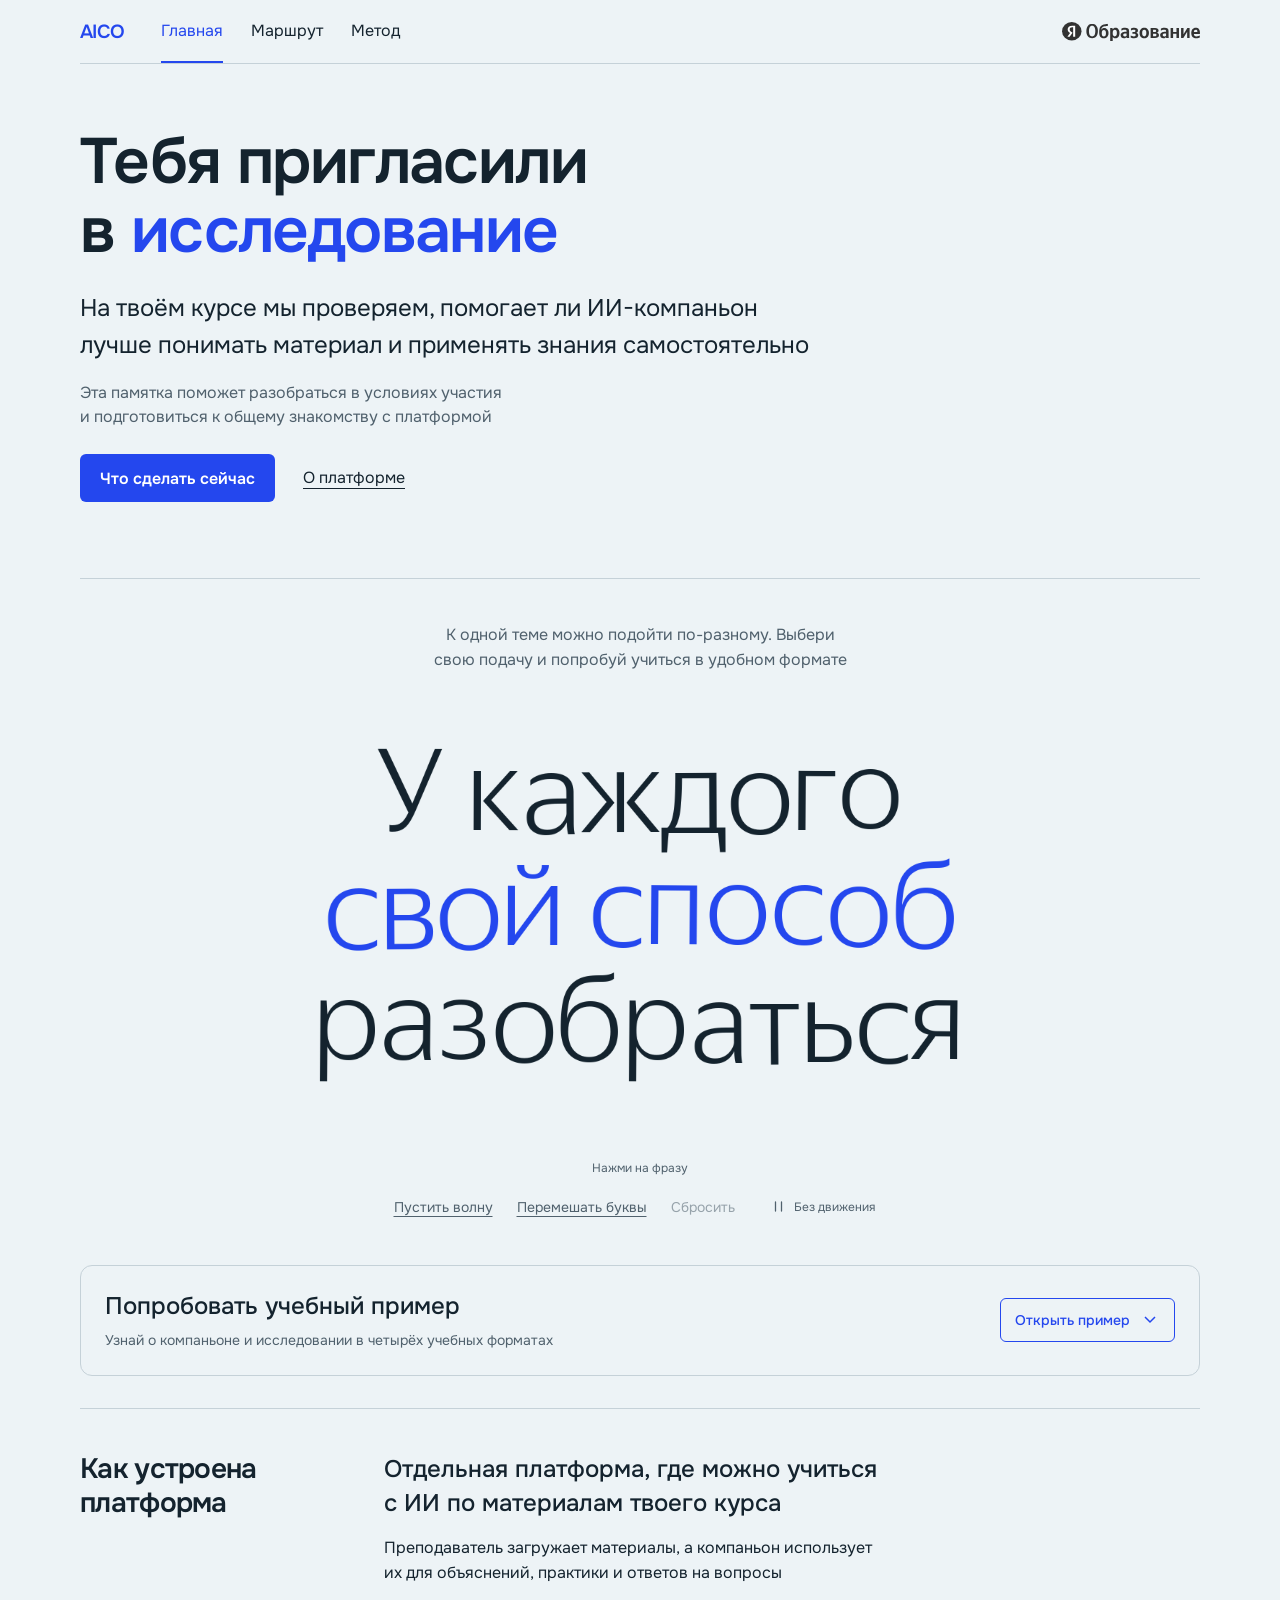
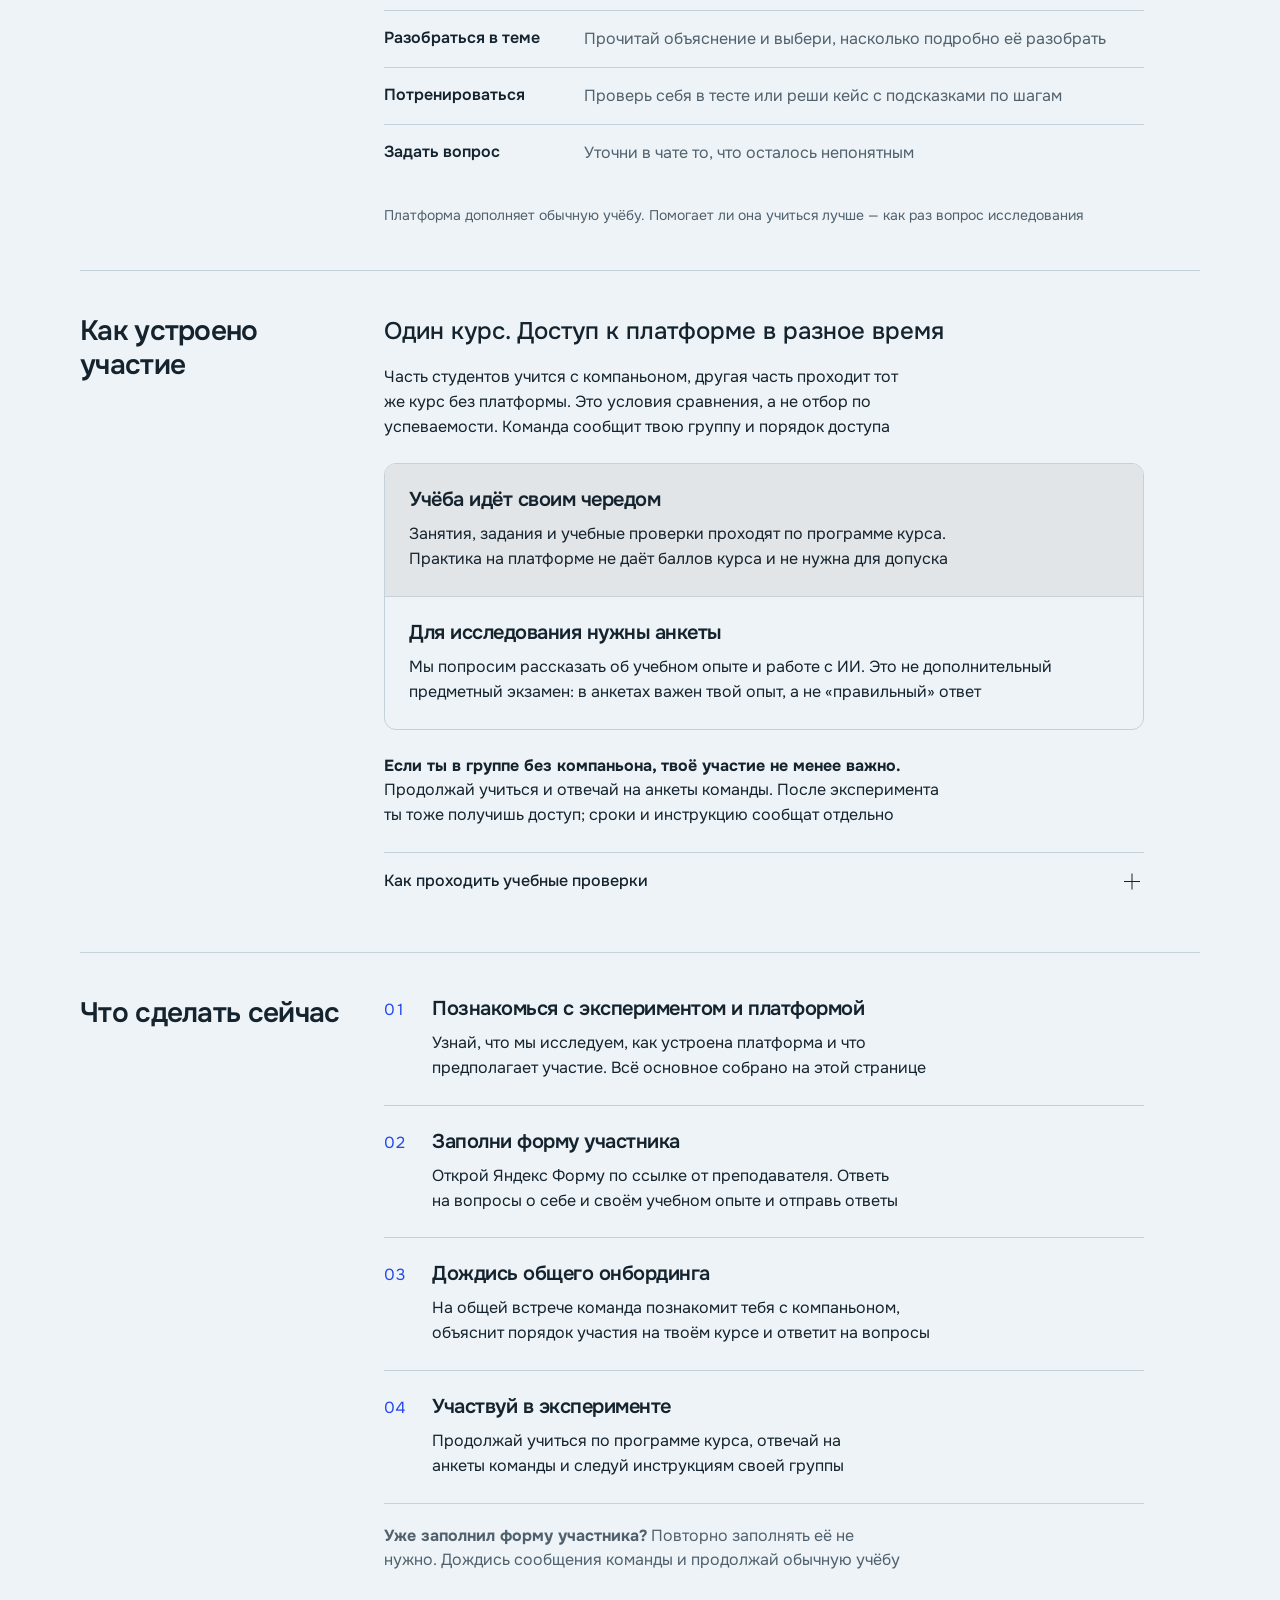
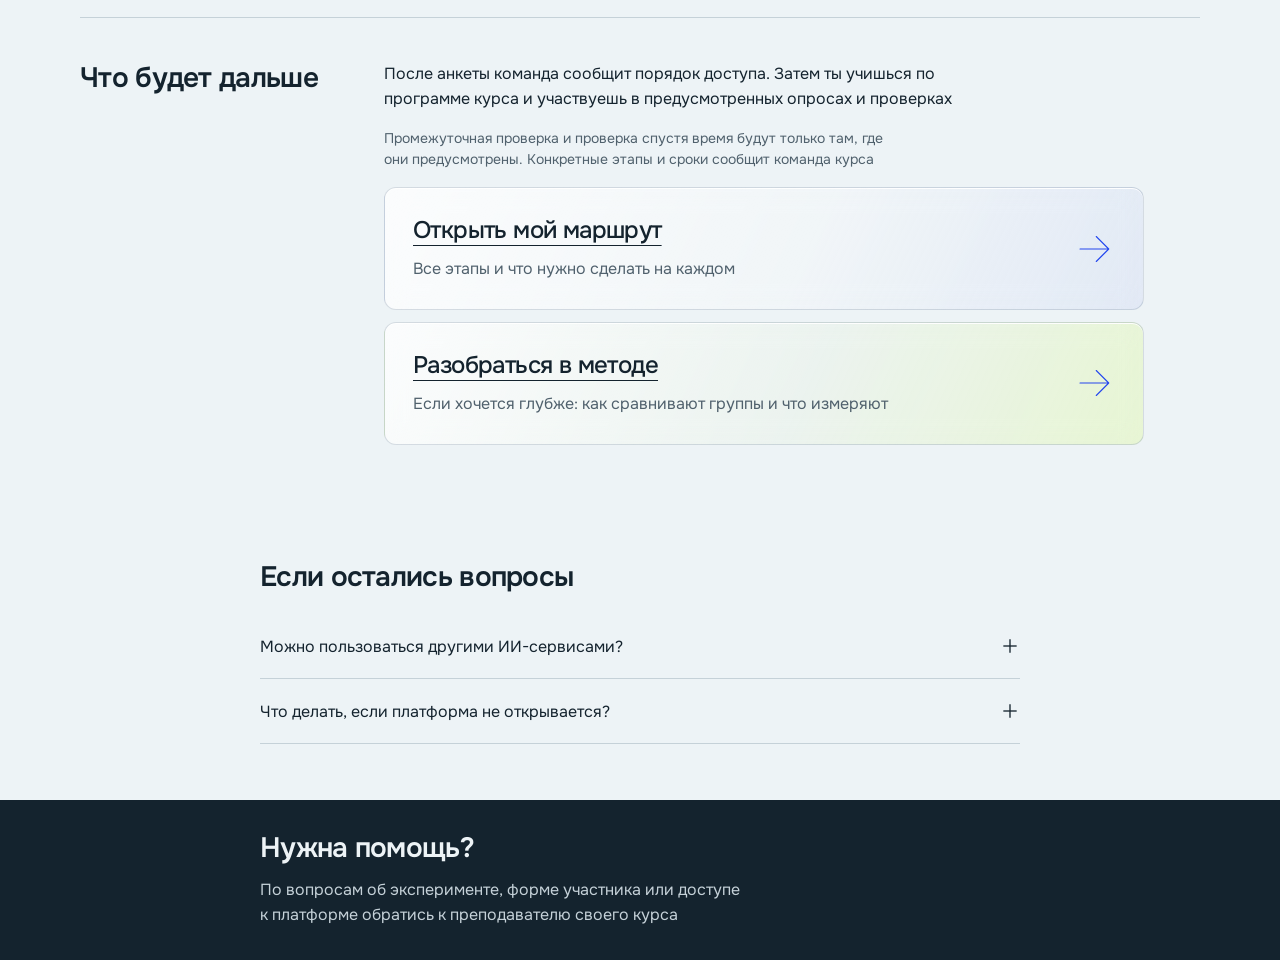
==== index.html @ 0eec50a3 "Refocus student demo on companion and research groups" ====
<!doctype html>
<html lang="ru">
<head>
<meta charset="utf-8">
<meta name="viewport" content="width=device-width,initial-scale=1">
<meta name="theme-color" content="#edf3f6">
<meta name="description" content="Тебя пригласили в исследование ИИ-компаньона: что это за платформа, как устроено участие и что сделать перед онбордингом.">
<title>Памятка участника исследования</title>
<link rel="icon" href="data:image/svg+xml,%3Csvg xmlns='http://www.w3.org/2000/svg' viewBox='0 0 32 32'%3E%3Crect width='32' height='32' rx='8' fill='%232d4cff'/%3E%3Cpath d='M7 24 15 7h3l7 17h-5l-2-5h-6l-2 5zm7-9h3l-1.5-4z' fill='white'/%3E%3C/svg%3E">
<link rel="stylesheet" href="student.css?v=35aca47e">
<link rel="canonical" href="https://tikhonov-cmd.github.io/aico-student-map/">
</head>

<body>
<a class="skip" href="#intro-reading">Перейти к информации об участии</a>
<header class="site-header">
 <a class="brand" href="./" aria-label="AICO — главная для участников">AICO</a>
 <nav class="top-nav" aria-label="Разделы сайта">
  <a href="./" data-nav="home" aria-current="page">Главная</a>
  <a href="route.html" data-nav="route">Маршрут</a>
  <a href="method.html" data-nav="method">Метод</a>
 </nav>
 <a class="education-brand" href="https://education.yandex.ru/"><img src="assets/yandex-education.svg" width="138" height="20" alt="Яндекс Образование"></a>
</header>
<main>
<section class="welcome" id="intro-reading" aria-labelledby="welcome-title">
 <h1 id="welcome-title">Тебя пригласили<br>в <span>исследование</span></h1>
 <p class="welcome-lead">На твоём курсе мы проверяем, помогает ли ИИ-компаньон лучше понимать материал и применять знания самостоятельно</p>
 <p class="welcome-context">Эта памятка поможет разобраться в условиях участия и подготовиться к общему знакомству с платформой</p>
 <div class="welcome-actions"><a class="action-primary" href="#next-steps">Что сделать сейчас</a><a class="text-link" href="#about-aico">О платформе</a></div>
</section>
<section class="experience" id="try-aico" aria-label="Интерактивное знакомство с компаньоном"><div class="experience-intro"><p>К одной теме можно подойти по-разному. Выбери свою подачу и попробуй учиться в удобном формате</p></div>
<section class="hero" id="overview" aria-labelledby="hero-title">
  <h2 class="hero-title" id="hero-title" aria-label="У каждого свой способ разобраться"><span class="title-line" aria-hidden="true">У каждого</span><span class="title-line emphasis" aria-hidden="true">свой способ</span><span class="title-line" aria-hidden="true">разобраться</span></h2>
  <div class="hero-controls"><span class="type-hint" id="type-hint">Нажми на фразу</span>  <div class="type-controls"><button type="button" id="wave-type" disabled>Пустить волну</button><button type="button" id="reshape">Перемешать буквы</button><button type="button" id="reset-type" disabled>Сбросить</button> <button type="button" class="motion-toggle" id="motion-toggle" aria-pressed="false"><svg viewBox="0 0 20 20" aria-hidden="true"><path d="M6 4v12M14 4v12"/></svg><span id="motion-label">Без движения</span></button></div></div>
</section>

<details class="demo-disclosure"><summary><span class="demo-disclosure-copy">Попробовать учебный пример<span class="disclosure-caption">Узнай о компаньоне и исследовании в четырёх учебных форматах</span></span><span class="demo-disclosure-action"><span class="when-closed">Открыть пример</span><span class="when-open">Свернуть</span><svg viewBox="0 0 20 20" aria-hidden="true"><path d="m5 7 5 5 5-5"/></svg></span></summary><p class="demo-optional-note">Это пример возможностей платформы. Проходить его для участия в исследовании не нужно. В самой платформе содержание основано на материалах твоего курса</p>
 <div class="personalizer product-demo" id="personalizer">
  <h3 id="demo-heading">Попробуй четыре формата</h3>
  <p class="product-intro">Здесь можно прочитать объяснение, ответить на три вопроса, пройти кейс по шагам или выбрать вопрос для чата</p>
  <p class="demo-invitation">Лонгрид, тест и чат — о компаньоне и двух группах исследования. Кейс — отдельная задача про научный подкаст</p>
  <div class="demo-workbench">
  <div class="demo-panel">
  <div class="demo-controls" id="demo-controls" hidden>
   <div class="demo-choice-row"><span id="format-label" class="demo-label">Что попробуем</span><div class="demo-options" role="group" aria-labelledby="format-label">
    <button type="button" data-format="read" aria-pressed="true" aria-controls="demo-content">Лонгрид</button><button type="button" data-format="test" aria-pressed="false" aria-controls="demo-content">Тест</button><button type="button" data-format="case" aria-pressed="false" aria-controls="demo-content">Кейс</button><button type="button" data-format="chat" aria-pressed="false" aria-controls="demo-content">Чат</button>
   </div></div>
   <div class="demo-choice-row" id="level-row"><span id="level-label" class="demo-label">Как объяснить</span><div class="demo-options demo-options-secondary" role="group" aria-labelledby="level-label">
    <button type="button" data-level="0" aria-pressed="true" aria-controls="demo-content">Проще</button><button type="button" data-level="1" aria-pressed="false" aria-controls="demo-content">Подробнее</button><button type="button" data-level="2" aria-pressed="false" aria-controls="demo-content">Глубже</button>
   </div><p class="demo-control-note" id="level-note">Главная идея и что она значит для тебя</p></div>
   <div class="demo-choice-row" id="interest-row"><span id="interest-label" class="demo-label">Что тебе интересно</span><div class="demo-options demo-options-secondary" role="group" aria-labelledby="interest-label">
    <button type="button" data-interest="plain" aria-pressed="true" aria-controls="demo-content">Без аналогий</button><button type="button" data-interest="minecraft" aria-pressed="false" aria-controls="demo-content">Minecraft</button><button type="button" data-interest="astro" aria-pressed="false" aria-controls="demo-content">Астрофото</button><button type="button" data-interest="printing" aria-pressed="false" aria-controls="demo-content">3D-печать</button>
   </div></div>
  </div>
  <div class="demo-result">
  <div class="demo-preview">
   <h3 id="response-title">Разобраться в идее исследования</h3>
   <p class="demo-purpose" id="demo-purpose">Как устроен компаньон и зачем сравнивать обучение с ним и без него</p>
   <div class="demo-content" id="demo-content"><h4>Компаньон помогает разобраться. Как это проверить?</h4><p><strong>Что это за платформа.</strong> Преподаватель загружает материалы курса, а компаньон помогает с ними работать: читать объяснения, проверять себя в тестах, разбирать кейсы и задавать вопросы в чате</p><p><strong>Зачем две группы.</strong> Экспериментальная группа получает доступ во время исследования. Контрольная проходит тот же курс без платформы и получает доступ после эксперимента. Так можно сравнить обучение с компаньоном и без него</p><p><strong>Что мы хотим узнать.</strong> Стало ли проще понять материал и применить его самостоятельно? Удобный ответ в чате ещё не означает, что новая задача получится без подсказки. Именно поэтому нужны учебные проверки</p><p><strong>Что зависит от тебя.</strong> В обеих группах — учиться на своём курсе и отвечать на анкеты об опыте. Группа не говорит о твоих способностях. Порядок распределения и следующие шаги объяснит команда курса</p></div>
  </div>
  </div>
  </div>
  <p class="demo-caption">Учебный пример. На платформе содержание основано на материалах твоего курса, а интересы для лонгрида ты указываешь сам</p>
  </div>
 </div>
</details></section>
<div class="onboarding-reading">
 <section class="guide-section" id="about-aico"><h2>Как устроена платформа</h2><div class="guide-content"><p class="section-lead">Отдельная платформа, где можно учиться с ИИ по материалам твоего курса</p><p>Преподаватель загружает материалы, а компаньон использует их для объяснений, практики и ответов на вопросы</p>
 <dl class="use-list"><div><dt>Разобраться в теме</dt><dd>Прочитай объяснение и выбери, насколько подробно её разобрать</dd></div><div><dt>Потренироваться</dt><dd>Проверь себя в тесте или реши кейс с подсказками по шагам</dd></div><div><dt>Задать вопрос</dt><dd>Уточни в чате то, что осталось непонятным</dd></div></dl>
 <p class="quiet">Платформа дополняет обычную учёбу. Помогает ли она учиться лучше — как раз вопрос исследования</p></div></section>
 <section class="guide-section" id="rules"><h2>Как устроено участие</h2><div class="guide-content">
 <p class="section-lead">Один курс. Доступ к платформе в разное время</p><p>Часть студентов учится с компаньоном, другая часть проходит тот же курс без платформы. Это условия сравнения, а не отбор по успеваемости. Команда сообщит твою группу и порядок доступа</p>
 <div class="participation-pair"><div><h3>Учёба идёт своим чередом</h3><p>Занятия, задания и учебные проверки проходят по программе курса. Практика на платформе не даёт баллов курса и не нужна для допуска</p></div><div><h3>Для исследования нужны анкеты</h3><p>Мы попросим рассказать об учебном опыте и работе с ИИ. Это не дополнительный предметный экзамен: в анкетах важен твой опыт, а не «правильный» ответ</p></div></div>
 <p><strong>Если ты в группе без компаньона, твоё участие не менее важно.</strong> Продолжай учиться и отвечай на анкеты команды. После эксперимента ты тоже получишь доступ; сроки и инструкцию сообщат отдельно</p>
 <details class="practical-disclosure"><summary>Как проходить учебные проверки</summary><p>Итоговую проверку выполняй самостоятельно: без компаньона, других ИИ-сервисов и поиска ответов в интернете. То же правило действует для проверки спустя время, если она предусмотрена на твоём курсе. В остальных заданиях следуй инструкции преподавателя</p><p>Набор этапов, сроки и конкретные инструкции зависят от курса. В анкетах честно рассказывай, какими инструментами пользовался и что вызывало трудности</p></details>
 </div></section>
 <section class="guide-section next-steps" id="next-steps"><h2>Что сделать сейчас</h2><div class="guide-content">
 <ol class="action-steps">
  <li><h3>Познакомься с экспериментом и платформой</h3><p>Узнай, что мы исследуем, как устроена платформа и что предполагает участие. Всё основное собрано на этой странице</p></li>
  <li><h3>Заполни форму участника</h3><p>Открой Яндекс Форму по ссылке от преподавателя. Ответь на вопросы о себе и своём учебном опыте и отправь ответы</p></li>
  <li><h3>Дождись общего онбординга</h3><p>На общей встрече команда познакомит тебя с компаньоном, объяснит порядок участия на твоём курсе и ответит на вопросы</p></li>
  <li><h3>Участвуй в эксперименте</h3><p>Продолжай учиться по программе курса, отвечай на анкеты команды и следуй инструкциям своей группы</p></li>
 </ol>
 <p class="completed-note"><strong>Уже заполнил форму участника?</strong> Повторно заполнять её не нужно. Дождись сообщения команды и продолжай обычную учёбу</p>
 </div></section>
 <section class="guide-section" id="what-next"><h2>Что будет дальше</h2><div class="guide-content"><p>После анкеты команда сообщит порядок доступа. Затем ты учишься по программе курса и участвуешь в предусмотренных опросах и проверках</p><p class="quiet">Промежуточная проверка и проверка спустя время будут только там, где они предусмотрены. Конкретные этапы и сроки сообщит команда курса</p>
 <div class="page-invitations"><a class="route-invitation" href="route.html"><span><strong>Открыть мой маршрут</strong><span>Все этапы и что нужно сделать на каждом</span></span><svg viewBox="0 0 64 64" aria-hidden="true"><path d="M8 32h46M34 12l20 20-20 20"/></svg></a>
<a class="route-invitation route-invitation--method" href="method.html"><span><strong>Разобраться в методе</strong><span>Если хочется глубже: как сравнивают группы и что измеряют</span></span><svg viewBox="0 0 64 64" aria-hidden="true"><path d="M8 32h46M34 12l20 20-20 20"/></svg></a></div></div></section>
</div>
<div class="reading final-reading">

 <section class="section" id="questions"><h2>Если остались вопросы</h2><div class="section-content faq">
  <details><summary>Можно пользоваться другими ИИ-сервисами?<svg class="disclosure-icon" viewBox="0 0 24 24" aria-hidden="true"><path d="M4 12h16"/><path class="vertical" d="M12 4v16"/></svg></summary><p>Во время обычной учёбы ориентируйся на правила преподавателя и конкретного задания. Разрешение пользоваться ИИ в одном задании не означает, что его можно использовать в любом тесте</p><p>Итоговый тест нужно пройти самостоятельно, без компаньона, других ИИ‑сервисов и поиска ответов в интернете. Если на курсе будет пост-тест, это правило действует и для него. Правила для других учебных проверок сообщит преподаватель. В анкетах честно указывай, какими инструментами пользовался: это помогает понять твой учебный опыт</p></details>
  <details><summary>Что делать, если платформа не открывается?<svg class="disclosure-icon" viewBox="0 0 24 24" aria-hidden="true"><path d="M4 12h16"/><path class="vertical" d="M12 4v16"/></svg></summary><p>Сначала найди сообщение команды и проверь, назначен ли тебе доступ. Если да, открой именно ссылку из этого сообщения и следуй инструкции по входу</p><p>Если войти всё равно не получается, напиши преподавателю курса. Укажи, на каком шаге возникла проблема и что написано на экране</p></details>
 </div></section>
</div>
<section class="help-line" id="help"><div class="help-inner"><h2>Нужна помощь?</h2><p>По вопросам об эксперименте, форме участника или доступе к платформе обратись к преподавателю своего курса</p></div></section>
<noscript><p class="no-script">Информация об участии доступна без JavaScript. Включи его, чтобы менять буквы и попробовать интерактивный учебный пример</p></noscript>
</main>

<div class="sr-only" id="announcer" aria-live="polite" aria-atomic="true"></div>
<script src="site-ui.js?v=79686198"></script>
<script src="letter-scene.js?v=96e22822"></script>

<script src="product-demo.js?v=4b69be6e"></script>
<script src="student-ui.js?v=d2d16694"></script>
</body>
</html>
---- student.css ----
@font-face{font-family:"Onest Embedded";src:url([data-uri]) format("truetype");font-style:normal;font-weight:100 900;font-display:swap}

@font-face{font-family:"Manrope";font-weight:200;font-style:normal;font-display:swap;src:url("fonts/manrope.woff") format("woff");}
@font-face{font-family:"Yeseva One";font-weight:400;font-style:normal;font-display:swap;src:url("fonts/yesevaone.woff") format("woff");}
@font-face{font-family:"Ruslan Display";font-weight:400;font-style:normal;font-display:swap;src:url("fonts/ruslandisplay.woff") format("woff");}
@font-face{font-family:"YS Geo Thin";font-weight:200;font-style:normal;font-display:swap;src:url("fonts/ys-geo-thin.woff") format("woff");}
@font-face{font-family:"YS Display Light";font-weight:300;font-style:normal;font-display:swap;src:url("[data-uri]") format("woff");}
@font-face{font-family:"Caveat";font-weight:600;font-style:normal;font-display:swap;src:url("fonts/caveat.woff") format("woff");}
@font-face{font-family:"Lobster";font-weight:400;font-style:normal;font-display:swap;src:url("fonts/lobster.woff") format("woff");}
@font-face{font-family:"Old Standard TT";font-weight:400;font-style:italic;font-display:swap;src:url("fonts/oldstandardtt.woff") format("woff");}
@font-face{font-family:"Press Start 2P";font-weight:400;font-style:normal;font-display:swap;src:url("fonts/pressstart2p.woff") format("woff");}
/* Shared student design system. Wide areas are interactive; prose uses one reading measure. */
:root{
 --paper:#edf3f6;--ink:#14232e;--muted:#50616d;--rule:#c5d1d8;
 --blue:#2447ee;--blue-hover:#1936bd;--selected:#e1e8ff;--lime:#d4ff5b;
 --surface:#e1e5e7;--white:#fff;--gutter:clamp(20px,4.5vw,64px);
 --wide:1120px;--reading:760px;--radius:12px;
 --text:16px;--small:14px;--caption:12px;
 font-family:"Onest Embedded",Arial,sans-serif;font-synthesis:none;
 color:var(--ink);background:var(--paper);scroll-behavior:smooth;scroll-padding-top:24px;
}
*{box-sizing:border-box;scrollbar-color:var(--muted) var(--paper)}
body{margin:0;position:relative}
button{font:inherit;color:inherit;cursor:pointer}
button,a{-webkit-tap-highlight-color:transparent}
button:disabled{cursor:default}
a{color:inherit;text-underline-offset:5px}
button:focus-visible,a:focus-visible,summary:focus-visible{outline:3px solid var(--blue);outline-offset:4px}
::selection{background:var(--lime);color:var(--ink)}
[hidden]{display:none!important}
p{margin:0 0 16px;line-height:1.55;text-wrap:balance}
h1,h2,h3,h4{margin:0;font-weight:600;letter-spacing:-.025em;line-height:1.2;text-wrap:balance}
h2{font-size:28px}h3{font-size:20px}h4{font-size:20px}
li,summary,dt,dd{text-wrap:balance}
button svg,a svg{width:20px;height:20px;fill:none;stroke:currentColor;stroke-width:1.7;stroke-linecap:round;stroke-linejoin:round;flex:none}
.sr-only{position:absolute;width:1px;height:1px;padding:0;margin:-1px;overflow:hidden;clip:rect(0,0,0,0);white-space:nowrap;border:0}
.skip{visibility:hidden;position:fixed;z-index:100;left:20px;top:16px;padding:14px;background:var(--lime)}
.skip:focus{visibility:visible}
.site-header,.intro-reading,.route{width:min(calc(100% - 2 * var(--gutter)),var(--wide));margin-inline:auto}
.site-header{min-height:64px;display:flex;gap:36px;align-items:center;border-bottom:1px solid var(--rule)}
.brand{display:flex;align-items:center;min-height:44px;min-width:44px;font-size:19px;font-weight:600;letter-spacing:-.03em;color:var(--blue);text-decoration:none}
.top-nav{display:flex;gap:28px;align-self:stretch}
.top-nav a{display:flex;align-items:center;min-height:44px;font-size:16px;text-decoration:none;border-bottom:2px solid transparent;padding:10px 0}
.top-nav a:hover,.top-nav a[aria-current]{color:var(--blue);border-bottom-color:var(--blue)}
/* The original interactive lettering remains the full first screen. */
.hero{display:grid;grid-template-rows:1fr auto;place-items:center;gap:24px;min-height:calc(100svh - 64px);margin:0 var(--gutter);padding:24px 0 16px;position:relative;touch-action:pan-y;cursor:crosshair}
.hero-title{font-family:"YS Display Light",sans-serif;font-weight:300;font-size:min(11.6vw,18svh,180px);line-height:1;letter-spacing:0;user-select:none;touch-action:pan-y;width:100%;text-align:center;padding:0}
.title-line{display:flex;justify-content:center;align-items:center;white-space:nowrap;height:1em}
.title-line.emphasis{color:var(--blue)}
.letter-canvas{position:absolute;left:calc(-1 * var(--gutter));top:0;width:100vw;height:100%;pointer-events:none;display:block;visibility:hidden}
.has-letter-scene .letter-canvas{visibility:visible}.has-letter-scene .hero-title{opacity:0}
.hero:has(.hero-title:focus-visible){outline:2px solid var(--blue);outline-offset:-12px}
.hero-controls{position:relative;z-index:2;align-self:end;width:100%;text-align:center;cursor:auto}
.type-hint{display:block;color:var(--muted);font-size:var(--caption);line-height:1.5;margin-bottom:8px}
.type-controls{display:flex;align-items:center;justify-content:center;flex-wrap:wrap;gap:8px 24px;min-height:44px;color:var(--muted)}
.type-controls button{background:none;border:0;padding:8px 0;min-height:44px;font-size:14px;text-decoration:underline;text-underline-offset:4px}
.type-controls button:hover{color:var(--blue)}
.type-controls button:disabled{opacity:.55;text-decoration:none}
.type-controls .motion-toggle{display:flex;align-items:center;gap:8px;padding:8px 12px;font-size:12px;text-decoration:none}
.motion-toggle svg{width:15px;height:15px}
/* Overview and product demo. */
.intro-reading{padding:40px 0 0;border-top:1px solid var(--rule)}
.intro-context{max-width:var(--reading);margin:0 auto 40px}
.hero-lead{font-size:clamp(24px,2.4vw,32px);line-height:1.4;margin:0}
.hero-lead b{font-weight:600}
.hero-lead+.hero-lead{margin-top:8px}
.product-demo{padding:32px 0 0;border-top:1px solid var(--rule);min-width:0}
.product-demo>h2{margin-bottom:12px}
.product-intro{font-size:16px;max-width:76ch;margin-bottom:8px}
.demo-invitation{font-size:14px;color:var(--muted);max-width:88ch;margin-bottom:24px}
.demo-workbench{--controls-width:264px}
.demo-panel{display:grid;grid-template-columns:var(--controls-width) minmax(0,1fr);border:1px solid var(--rule);border-radius:var(--radius);overflow:clip}
.demo-panel:has(.demo-controls[hidden]){grid-template-columns:1fr}
.demo-controls{padding:24px 20px}
.demo-result{background:var(--surface);border-left:1px solid var(--rule)}
.demo-controls,.demo-result{min-width:0}
.demo-choice-row{padding:16px 0;border-bottom:1px solid var(--rule)}
.demo-choice-row:first-child{padding-top:0}
.demo-choice-row:last-child{border-bottom:0;padding-bottom:0}
.demo-label{display:block;font-size:14px;line-height:1.4;font-weight:600;margin-bottom:8px}
.demo-options{display:grid;grid-template-columns:repeat(2,minmax(0,1fr));gap:4px}
.demo-options button{min-height:44px;min-width:0;padding:8px;border:1px solid transparent;border-radius:6px;background:transparent;font-size:14px;line-height:1.35;white-space:normal;overflow-wrap:anywhere}
.demo-options button:hover{border-color:var(--blue);color:var(--blue)}
.demo-options button[aria-pressed=true]{background:var(--selected);border-color:var(--blue);color:var(--blue);font-weight:600}
.demo-options button[data-format][aria-pressed=true]{background:var(--lime);border-color:transparent;color:var(--ink)}
.demo-options-secondary:has([data-level]){grid-template-columns:1fr}
.demo-options-secondary:has([data-level]) button{text-align:left;padding-inline:12px}
.demo-control-note{font-size:12px;line-height:1.5;color:var(--muted);margin:8px 0 0}
.demo-preview{padding:24px}
.demo-preview>h3{font-size:24px;margin-bottom:8px}
.demo-purpose{font-size:14px;line-height:1.5;color:var(--muted);margin-bottom:16px}
.demo-content{border-top:1px solid var(--rule);padding-top:16px}
.demo-content h4{font-size:20px;margin-bottom:12px}
.demo-content p{font-size:16px;line-height:1.5;margin-bottom:12px}
.demo-content p:last-child{margin-bottom:0}
.demo-caption{font-size:12px;line-height:1.5;color:var(--muted);text-align:left;margin:12px 0 0 calc(var(--controls-width) + 1px)}
.demo-answers,.demo-chat-questions{display:grid;grid-template-columns:1fr;gap:8px;margin-top:12px}
.demo-answers button,.demo-chat-questions button{min-height:44px;padding:10px 12px;font-size:14px;line-height:1.4;text-align:left;text-wrap:balance;border:1px solid var(--rule);border-radius:6px;background:var(--paper)}
.demo-answers button:hover,.demo-chat-questions button:hover{border-color:var(--blue)}
.demo-answers button[aria-pressed=true],.demo-chat-questions button[aria-pressed=true]{background:var(--selected);border-color:var(--blue);color:var(--blue)}
.demo-feedback{border-top:1px solid var(--rule);margin-top:16px;padding-top:16px}
.demo-feedback p:first-child{color:var(--blue)}
.demo-action{display:inline-flex;align-items:center;min-height:44px;margin-top:8px;padding:8px 0;background:none;border:0;border-bottom:1px solid var(--blue);color:var(--blue);font-size:16px;font-weight:600}
.demo-table{width:100%;border-collapse:collapse;margin:16px 0;font-size:14px;font-variant-numeric:tabular-nums}
.demo-table caption{text-align:left;font-size:12px;color:var(--muted);padding-bottom:8px;text-wrap:balance}
.demo-table th,.demo-table td{padding:8px;border-bottom:1px solid var(--rule);text-align:right}
.demo-table th{font-weight:600}.demo-table th:first-child{text-align:left;padding-left:0;width:58%}
.demo-table th:last-child,.demo-table td:last-child{padding-right:0}
.demo-table thead th{font-size:12px;color:var(--muted)}
/* Shared reading column, disclosures, route CTA and help. */
.reading{width:min(calc(100% - 2 * var(--gutter)),var(--reading));margin:48px auto 0}
.section{padding:32px 0;border-top:1px solid var(--rule);scroll-margin-top:24px}
.section h2{margin-bottom:20px}
.section-content>p,.rules-list p,.faq p,.data-disclosure p{font-size:16px;line-height:1.55}
.section-content>p:last-child{margin-bottom:0}
.reading #rules{padding:0;margin-bottom:32px;border:1px solid var(--rule);border-radius:var(--radius);overflow:clip}
.experiment-intro{background:var(--surface);padding:24px;border-bottom:1px solid var(--rule)}
.participation-rules{padding:24px}
.participation-rules h2{font-size:24px}
.experiment-intro h2{font-size:24px;margin-bottom:12px}
.experiment-intro p{font-size:16px;line-height:1.5;margin-bottom:12px}
.experiment-intro p:last-child{margin-bottom:0}
.rules-list{list-style:none;padding:0;margin:0}
.rules-list li{padding:24px 0;border-top:1px solid var(--rule)}
.rules-list li:first-child{border-top:0;padding-top:0}
.rules-list li:last-child{padding-bottom:0}
.rules-list h3{font-size:18px;margin-bottom:8px}
.rules-list p{color:var(--muted);margin:0}
.faq details,.data-disclosure{border-bottom:1px solid var(--rule)}
.data-disclosure{border-top:1px solid var(--rule);margin-top:24px}
summary{display:flex;align-items:center;justify-content:space-between;gap:20px;min-height:64px;padding:16px 0;font-size:16px;line-height:1.45;list-style:none;cursor:pointer}
summary::-webkit-details-marker{display:none}
summary:hover{color:var(--blue)}
.disclosure-icon{width:20px;height:20px;flex:none;fill:none;stroke:currentColor;stroke-width:1.6}
details[open] .vertical{display:none}
.faq p,.data-disclosure p{color:var(--muted);margin:0 0 16px}
.faq p:last-child,.data-disclosure p:last-child{margin-bottom:24px}
.route-invitation{display:flex;align-items:center;justify-content:space-between;gap:24px;margin:16px 0 32px;padding:28px;background:linear-gradient(115deg,rgba(255,255,255,.78),rgba(255,255,255,.24) 55%,rgba(36,71,238,.055));color:var(--ink);border:1px solid rgba(137,157,173,.34);border-radius:var(--radius);box-shadow:inset 0 1px 0 rgba(255,255,255,.9);-webkit-backdrop-filter:blur(12px);backdrop-filter:blur(12px);text-decoration:none;transition:border-color .2s,background-color .2s}
.route-invitation strong{display:block;font-size:28px;line-height:1.2;font-weight:500;letter-spacing:-.025em;text-decoration:underline;text-decoration-thickness:1px;text-underline-offset:7px;margin-bottom:12px}
.route-invitation span span{display:block;color:var(--muted);font-size:16px;line-height:1.5;text-wrap:balance}
.route-invitation svg{color:var(--blue);width:40px;height:40px;transition:transform .25s}
.route-invitation:hover{background-color:rgba(255,255,255,.5);border-color:rgba(36,71,238,.4)}.route-invitation:hover svg{transform:translateX(6px)}
#questions{border-top:0;padding-top:0}
.text-link{display:inline-flex;align-items:center;gap:12px;min-height:44px;padding:8px 0;font-size:16px;line-height:1.5;text-decoration:underline}
.text-link:hover{color:var(--blue)}
.help-line{margin-top:24px;padding:32px var(--gutter);background:var(--ink);color:var(--paper)}
.help-inner{max-width:var(--reading);margin-inline:auto}
.help-line h2{font-size:28px;margin-bottom:12px}
.help-line p{color:#c5d1d8;font-size:16px;max-width:70ch;margin:0}
.no-script{width:min(calc(100% - 2 * var(--gutter)),var(--reading));margin:24px auto;font-size:16px;line-height:1.5}
/* Route: navigation and text stay distinct, with no stretched empty card. */
.route{margin-top:32px}
.route-head{margin-bottom:24px}
.route-head h1{font-size:clamp(32px,4vw,44px);margin-bottom:12px}
.route-head p{font-size:16px;color:var(--muted);max-width:80ch;margin:0}
.route-workspace{display:grid;grid-template-columns:280px minmax(0,1fr);gap:24px;align-items:start}
.route-nav{display:flex;flex-direction:column;gap:4px;list-style:none;margin:0;padding:0}
.route-button{width:100%;display:flex;align-items:start;gap:12px;min-height:78px;padding:12px;border:1px solid transparent;border-radius:8px;background:transparent;text-align:left}
.route-button:hover{border-color:var(--blue)}
.route-button[aria-pressed=true]{background:var(--selected);border-color:var(--blue);color:var(--blue)}
.route-num{flex:none;font-size:14px;font-variant-numeric:tabular-nums;line-height:1.5;color:var(--muted)}
.route-button[aria-pressed=true] .route-num{color:var(--blue)}
.route-title{font-size:16px;line-height:1.35;font-weight:600;min-width:0}
.route-code{display:block;font-size:12px;font-weight:400;line-height:1.4;margin-top:4px;color:var(--muted)}
.route-footnote{margin:12px 0 0;font-size:12px;line-height:1.5;color:var(--muted)}
.route-detail{min-width:0}
.stage-pagination{display:flex;justify-content:space-between;gap:16px;margin:20px 0 0;min-height:44px}
.event-next{display:inline-flex;align-items:center;gap:12px;min-height:44px;border:0;background:none;padding:8px 0;color:var(--blue);font-weight:600;font-size:16px}
.event-next:hover{text-decoration:underline;text-underline-offset:5px}.event-next:disabled{opacity:.45;cursor:default;text-decoration:none}
.event-copy{display:flex;flex-direction:column;background:var(--surface);border-radius:var(--radius);padding:24px}
.event-copy h2{font-size:28px;margin-bottom:12px}
.event-meta{display:flex;flex-wrap:wrap;gap:8px 16px;font-size:14px;color:var(--muted);margin-bottom:20px}
.event-meta b{color:var(--blue);font-weight:600}
.event-description,.event-actions{font-size:16px;line-height:1.55}
#stage-body h3{font-size:18px;margin:20px 0 12px}
.event-actions{padding-left:20px;margin:0}
.event-actions li{margin-bottom:12px}.event-actions li:last-child{margin-bottom:0}
.event-note{font-size:14px;color:var(--muted);border-top:1px solid var(--rule);padding-top:16px;margin:20px 0 0}
.route-reading{margin-top:40px}
/* Cross-document transitions preserve native navigation and reduced-motion preference. */
@view-transition{navigation:auto}
::view-transition-old(root){animation:page-out .22s ease both}
::view-transition-new(root){animation:page-in .32s cubic-bezier(.16,1,.3,1) both}
@keyframes page-out{to{opacity:0;transform:translateY(-8px)}}
@keyframes page-in{from{opacity:0;transform:translateY(12px)}to{opacity:1;transform:translateY(0)}}
@media(max-width:1050px){
 .demo-workbench{--controls-width:244px}
 .route-workspace{grid-template-columns:240px minmax(0,1fr);gap:20px}
}
@media(max-width:760px){
 .site-header{gap:24px}.top-nav{gap:20px}
 .hero-title{font-size:min(13.4vw,18svh)}
 .route-workspace{grid-template-columns:1fr;gap:20px}
 .demo-panel{grid-template-columns:1fr}
 .demo-controls{padding:20px}
 .demo-result{border-left:0;border-top:1px solid var(--rule)}
 .demo-caption{margin-left:0}
 .demo-choice-row{display:grid;grid-template-columns:128px minmax(0,1fr);gap:8px 12px;align-items:center;padding:8px 0}
 .demo-label{margin:0}.demo-options,.demo-options-secondary:has([data-level]){display:grid;grid-auto-flow:column;grid-auto-columns:minmax(0,1fr);grid-template-columns:none}
 .demo-options-secondary:has([data-level]) button{text-align:center;padding:8px}
 .demo-control-note{grid-column:2;margin:0}
 .route-nav{display:grid;grid-template-columns:repeat(2,minmax(0,1fr));gap:6px}
 .route-button{min-height:90px;padding:10px;gap:8px}.route-title{font-size:14px}
 .route-footnote{margin-inline:0}
}
@media(max-width:520px){
 .site-header{gap:20px}.brand{font-size:18px}.top-nav{gap:16px}.top-nav a{font-size:14px}
 .hero{padding:16px 0;gap:16px}
 .type-controls{display:grid;grid-template-columns:repeat(2,minmax(0,1fr));gap:4px 16px;max-width:360px;margin:0 auto}
 .type-controls button{font-size:12px}.type-controls .motion-toggle{justify-content:center;font-size:12px}
 .type-hint{max-width:36ch;margin:0 auto 8px}
 h2{font-size:24px}.intro-reading{padding-top:28px}.intro-context{margin-bottom:28px}
 .product-demo{padding-top:24px}.demo-invitation{margin-bottom:16px}
 .demo-choice-row{grid-template-columns:1fr;gap:6px}
 .demo-control-note{grid-column:1}
 .demo-options button{padding:8px 4px;font-size:13px}
 .demo-preview,.event-copy{padding:20px}
 .demo-preview>h3,.event-copy h2{font-size:24px}
 .demo-content h4{font-size:18px}
 .demo-caption{text-align:left}
 .reading{margin-top:32px}.section{padding:28px 0}.section h2{margin-bottom:16px}
 .experiment-intro,.participation-rules{padding:20px}.experiment-intro h2,.participation-rules h2{font-size:20px}
 .reading #rules{margin-bottom:28px}
 .route-invitation{padding:24px 20px;gap:16px}.route-invitation strong{font-size:27px}.route-invitation svg{width:28px;height:28px}
 .help-line{padding-block:28px}.help-line h2{font-size:24px}
 .route{margin-top:24px}.route-head h1{font-size:32px}
 .route-button{padding:8px;min-height:94px}.route-title{overflow-wrap:anywhere}
 .event-meta{font-size:12px}
}
html[data-motion=off]{scroll-behavior:auto}
html[data-motion=off] *,html[data-motion=off] *::before,html[data-motion=off] *::after{animation:none!important;transition:none!important}
html[data-motion=off] .hero{cursor:default}
html[data-motion=off]::view-transition-old(root),html[data-motion=off]::view-transition-new(root){animation:none!important}
@media(prefers-reduced-motion:reduce){
 :root{scroll-behavior:auto}*,*::before,*::after{animation:none!important;transition:none!important}
 @view-transition{navigation:none}
 ::view-transition-group(*),::view-transition-old(*),::view-transition-new(*){animation:none!important}
}

/* Panel dimensions are measured from all states, then held steady until width changes. */
.event-copy .stage-pagination{margin-top:auto;padding-top:20px}
.demo-preview,.event-copy{overflow-wrap:break-word}



/* Paired page links share one rhythm without competing with the reading sections. */
.page-invitations{display:grid;gap:12px;margin:16px 0 32px}
.page-invitations .route-invitation{margin:0}

.route-invitation--method{background-image:linear-gradient(115deg,rgba(255,255,255,.78),rgba(212,255,91,.045) 55%,rgba(212,255,91,.22))}
.demo-content .demo-progress{font-size:12px;color:var(--muted);margin-bottom:8px}

/* The demo follows visible content; both columns share the same grid row. */
.demo-feedback[data-result]{padding:12px 14px;border:1px solid;border-radius:6px}
.demo-feedback[data-result] p{color:inherit}
.demo-feedback[data-result=incorrect],.demo-answers button[data-result=incorrect]{color:#8c3c0b;border-color:#bd682b;background:#fff0df}
.demo-feedback[data-result=correct],.demo-answers button[data-result=correct]{color:#285a36;border-color:#648c6d;background:#e8f2e9}
.case-fields{display:grid;grid-template-columns:repeat(2,minmax(0,1fr));gap:16px;margin-top:16px}
.case-fields label{font-size:14px;font-weight:600}
.case-fields input{display:block;width:100%;min-height:44px;margin-top:6px;padding:10px 12px;border:1px solid var(--rule);border-radius:6px;background:var(--paper);color:var(--ink);font:inherit;font-variant-numeric:tabular-nums}
.case-fields input[aria-invalid=true]{border-color:#bd682b}

.education-brand{display:flex;align-items:center;flex:none;width:138px;min-height:44px;margin-left:auto}
.education-brand img{display:block;width:100%;height:auto;aspect-ratio:505 / 73}
@media(max-width:600px){
 .site-header{display:grid;grid-template-columns:1fr auto;column-gap:20px;row-gap:0;padding-top:8px}
 .education-brand{grid-column:2;grid-row:1;width:132px}
 .top-nav{grid-column:1 / -1;grid-row:2;gap:24px}
 .hero{min-height:calc(100svh - 97px)}
}

/* Participant onboarding: an invitation, practical steps, then an optional demo. */
.welcome,.onboarding-reading,.experience{width:min(calc(100% - 2 * var(--gutter)),var(--wide));margin-inline:auto}
.welcome{padding:64px 0 48px}
.welcome h1{font-size:clamp(36px,5.1vw,64px);max-width:20ch;line-height:1.08;margin-bottom:24px}
.welcome h1 span{color:var(--blue)}
.welcome-lead{font-size:clamp(19px,2vw,24px);max-width:54ch;text-wrap:balance}
.welcome-context{max-width:62ch;color:var(--muted);text-wrap:balance}
.welcome-actions{display:flex;align-items:center;flex-wrap:wrap;gap:12px 28px;margin:24px 0}
.action-primary{display:inline-flex;justify-content:center;align-items:center;min-height:48px;padding:12px 20px;border-radius:6px;background:var(--blue);color:var(--white);font-weight:600;text-decoration:none}
.action-primary:hover{background:var(--blue-hover)}
.welcome-note{font-size:14px;color:var(--muted);max-width:68ch;margin:0;text-wrap:balance}
.guide-section{display:grid;grid-template-columns:264px minmax(0,1fr);gap:40px;padding:44px 0;border-top:1px solid var(--rule)}
.guide-section>h2{font-size:28px;max-width:14ch}
.guide-content{min-width:0;max-width:760px}
.guide-content p{text-wrap:balance}.guide-content>p:last-child{margin-bottom:0}
.section-lead{font-size:24px;line-height:1.4;font-weight:500}
.quiet{color:var(--muted);font-size:14px}
.use-list{margin:24px 0}
.use-list>div{display:grid;grid-template-columns:180px 1fr;gap:20px;padding:16px 0;border-top:1px solid var(--rule)}
.use-list dt{font-weight:600}.use-list dd{margin:0;color:var(--muted);line-height:1.5}
.participation-pair{border:1px solid var(--rule);border-radius:var(--radius);overflow:hidden;margin:24px 0}
.participation-pair>div{padding:24px}.participation-pair>div:first-child{background:var(--surface);border-bottom:1px solid var(--rule)}
.participation-pair h3{margin-bottom:10px}.participation-pair p{margin:0}
.practical-disclosure{border-top:1px solid var(--rule);margin-top:24px}
.practical-disclosure summary{min-height:48px;padding:16px 0;font-weight:500;cursor:pointer}
.practical-disclosure p{color:var(--muted)}
.action-steps{list-style:none;counter-reset:steps;margin:0;padding:0}
.action-steps li{counter-increment:steps;position:relative;padding:0 0 24px 48px;margin-bottom:24px;border-bottom:1px solid var(--rule)}
.action-steps li:last-child{margin-bottom:0}
.action-steps li::before{content:counter(steps,decimal-leading-zero);position:absolute;left:0;top:2px;color:var(--blue);font-variant-numeric:tabular-nums;font-size:16px}
.action-steps h3{margin-bottom:10px}.action-steps p{margin:0}
.completed-note{padding:20px 0 0;color:var(--muted)}
.journey-overview{display:flex;flex-wrap:wrap;gap:12px 28px;padding:0;list-style:none;counter-reset:journey;margin:24px 0}
.journey-overview li{counter-increment:journey;font-size:14px}
.journey-overview li::before{content:counter(journey) ' / ';color:var(--blue);font-variant-numeric:tabular-nums}
.guide-content .route-invitation{margin-bottom:0}.guide-content .route-invitation strong{font-size:24px}
.experience{border-top:1px solid var(--rule);padding-top:44px;margin-top:4px}
.experience-intro{max-width:58ch;margin-inline:auto;text-align:center}.experience-intro p{color:var(--muted);margin:0}
.experience .hero{width:100%;margin:0;min-height:0;height:576px;padding:28px 0 20px}
.experience .hero-title{font-size:clamp(48px,9.6vw,115.2px)}
.experience .letter-canvas{left:0;width:100%}
.demo-disclosure{margin:16px 0 32px}
.demo-disclosure>summary{display:flex;align-items:center;justify-content:space-between;gap:24px;padding:24px;border:1px solid var(--rule);border-radius:var(--radius);font-size:24px;font-weight:500;cursor:pointer;line-height:1.4;transition:background-color .2s,border-color .2s}.demo-disclosure>summary:hover{background:var(--selected);border-color:var(--blue)}
.disclosure-caption{display:block;font-size:14px;font-weight:400;color:var(--muted);margin:8px 0 0 24px}
.demo-disclosure[open]>summary{color:var(--blue)}
.demo-optional-note{max-width:76ch;color:var(--muted);font-size:14px;margin-top:24px}
.demo-disclosure .product-demo{border:0;padding-top:8px;padding-bottom:24px}
.demo-disclosure .product-demo>h3{margin-bottom:12px}
.final-reading{margin-top:40px}
.route-overview{margin:0 0 24px;padding:16px 0;border-top:1px solid var(--rule);border-bottom:1px solid var(--rule);font-size:14px;line-height:1.6;color:var(--muted)}
.event-team-title{display:block;color:var(--ink);margin-bottom:6px;font-weight:600}
@media(max-width:900px){.guide-section{grid-template-columns:200px minmax(0,1fr);gap:24px}.guide-section>h2{font-size:25px}.use-list>div{grid-template-columns:1fr;gap:6px}}
@media(max-width:760px){
 .welcome{padding:36px 0}.welcome h1{margin-bottom:20px}.welcome-lead{font-size:20px}
 .guide-section{grid-template-columns:1fr;gap:20px;padding:32px 0}.guide-section>h2{max-width:none;font-size:26px}
 .section-lead{font-size:21px}.participation-pair>div{padding:20px}
 .experience{padding-top:32px}.experience .hero{height:432px}.experience .hero-title{font-size:14.16vw}
 .demo-disclosure>summary{font-size:21px}.final-reading{margin-top:24px}
 .route-nav{gap:4px}.route-button{min-height:60px;padding:8px;gap:8px}.route-code{display:none}
 .route-head{margin-bottom:16px}.route-overview{margin-bottom:16px}
}
@media(max-width:420px){.welcome-actions{gap:8px 20px}.welcome-actions .text-link{font-size:14px}.action-primary{padding-inline:16px;font-size:14px}.experience .hero{height:384px}.action-steps li{padding-left:36px}.journey-overview{gap:10px 20px}}

.practical-disclosure>summary::before,.practical-disclosure>summary::after{content:"";position:absolute;right:4px;top:34px;width:16px;height:1px;background:currentColor}
.practical-disclosure>summary::after{transform:rotate(90deg)}
.practical-disclosure[open]>summary::after{display:none}
.practical-disclosure>summary{position:relative;padding-right:36px}
.practical-disclosure>summary::before,.practical-disclosure>summary::after{top:28px}
.disclosure-caption{margin-left:0}
#stage-body>h3:first-child{margin-top:0}

@media(max-width:520px){#interest-row .demo-options{grid-auto-flow:row;grid-template-columns:repeat(2,minmax(0,1fr))}}

/* Explicit open/close affordance within the native, keyboard-accessible summary. */
.demo-disclosure-copy{min-width:0}
.demo-disclosure-action{display:inline-flex;align-items:center;gap:10px;flex:none;min-height:44px;padding:10px 14px;border:1px solid var(--blue);border-radius:6px;color:var(--blue);font-size:14px;font-weight:500;white-space:nowrap}
.demo-disclosure-action svg{width:20px;height:20px;fill:none;stroke:currentColor;stroke-width:1.5;transition:transform .2s}
.demo-disclosure .when-open{display:none}.demo-disclosure[open] .when-closed{display:none}.demo-disclosure[open] .when-open{display:inline}
.demo-disclosure[open] .demo-disclosure-action svg{transform:rotate(180deg)}
.route-invitation strong{text-wrap:balance}
@media(max-width:520px){.demo-disclosure>summary{flex-direction:column;align-items:stretch;gap:16px;padding:20px}.demo-disclosure-action{align-self:flex-start}}
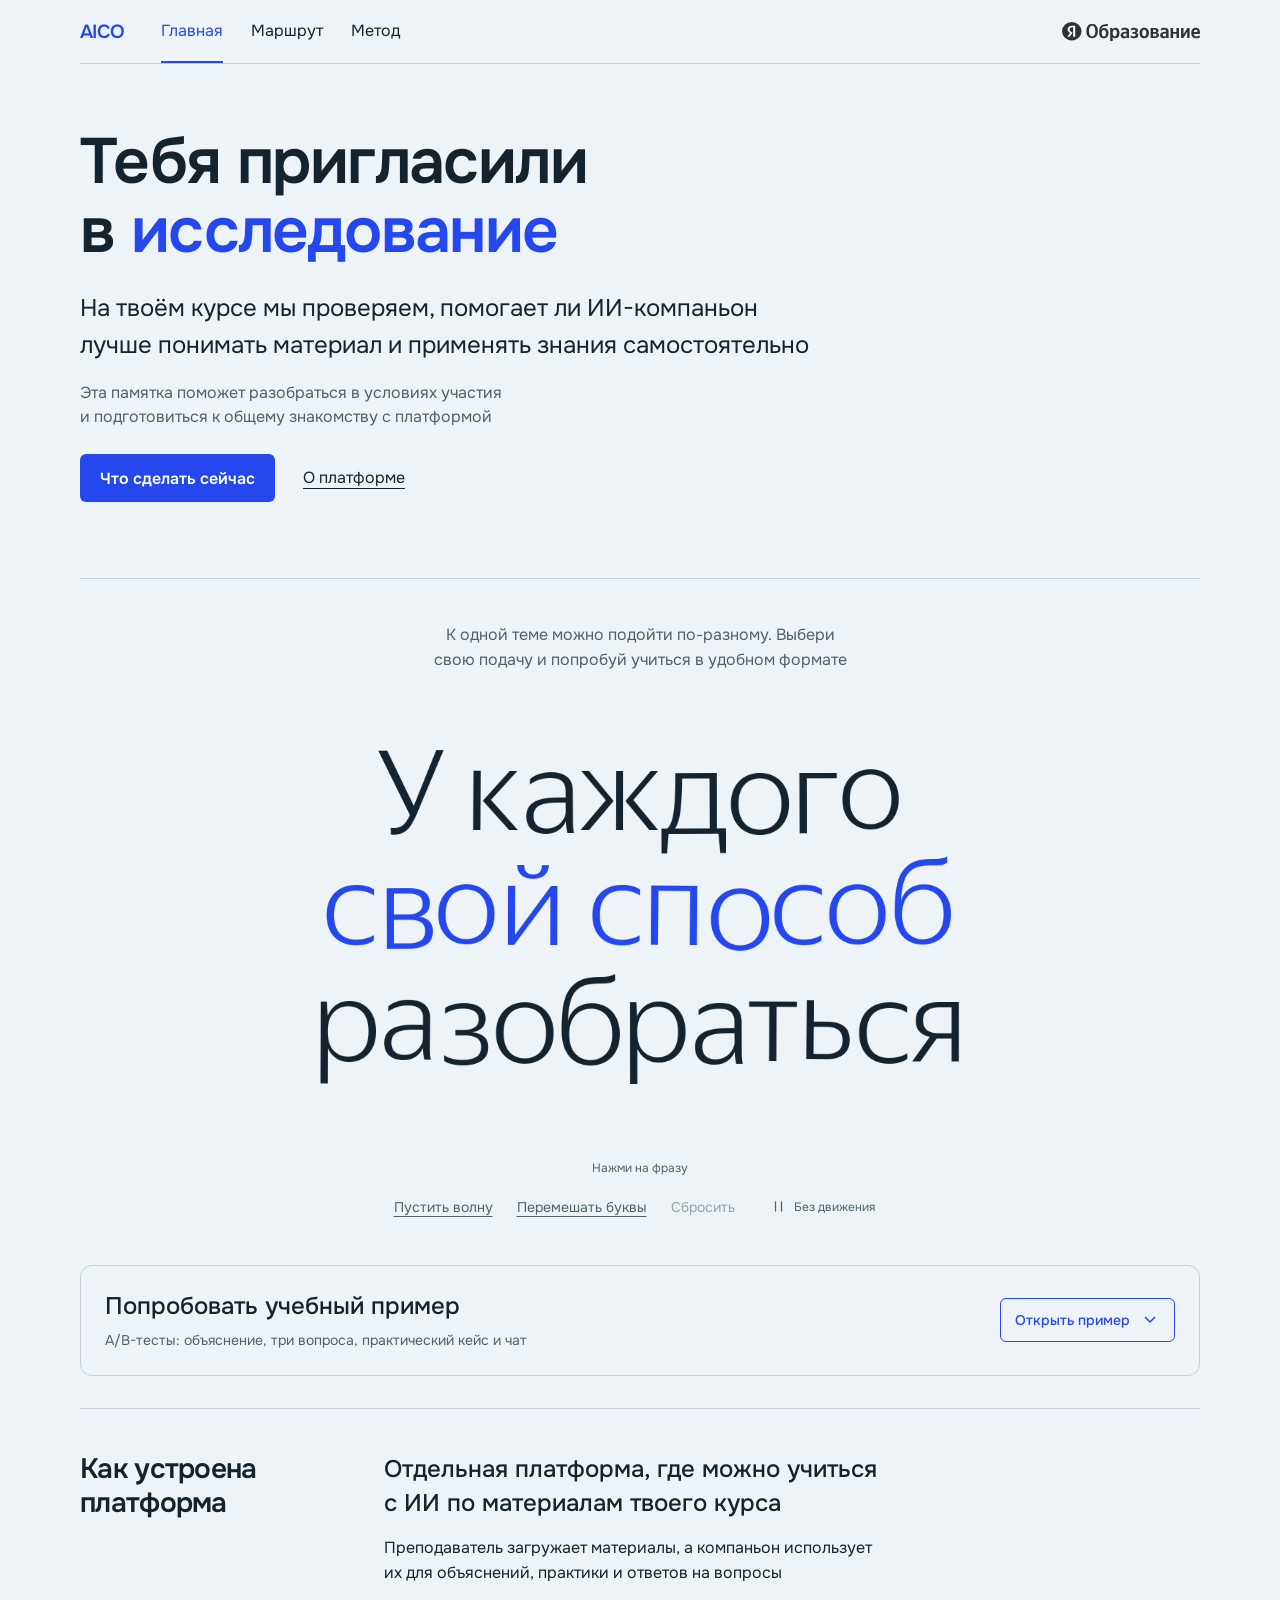
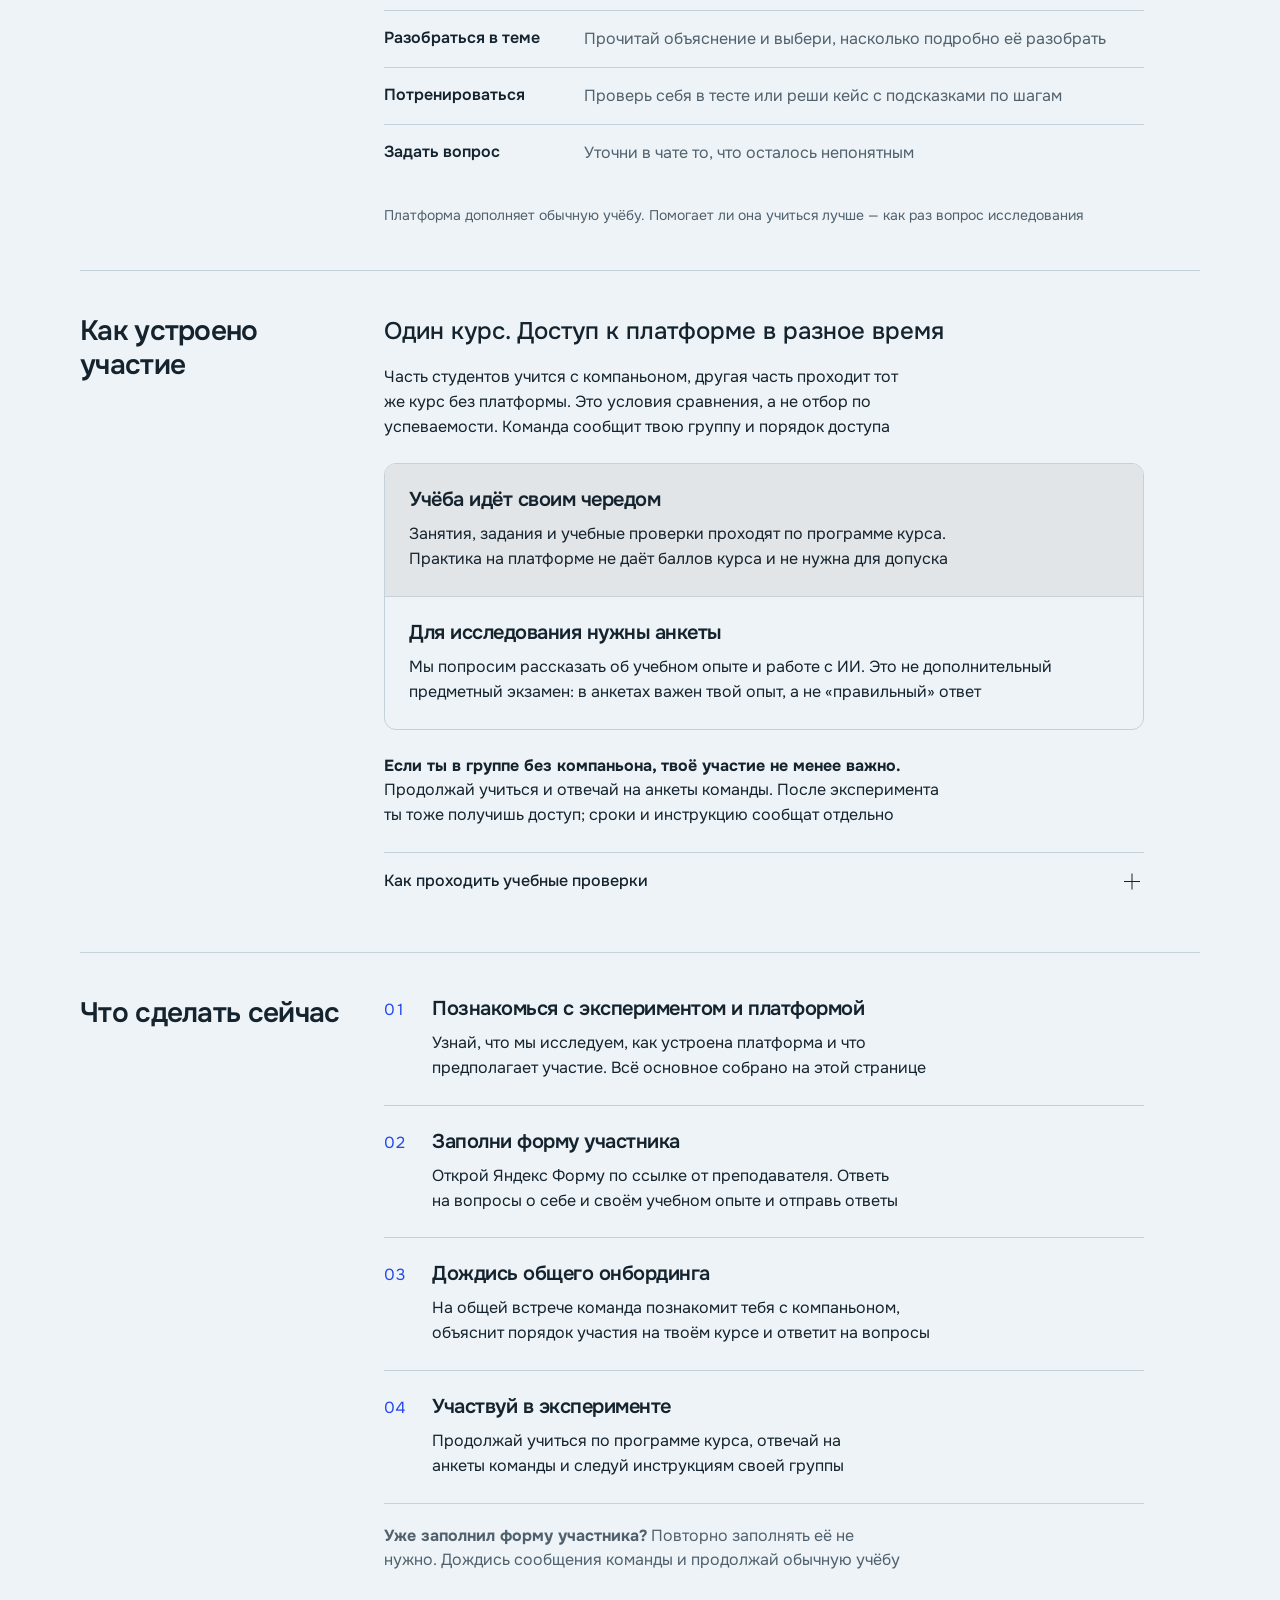
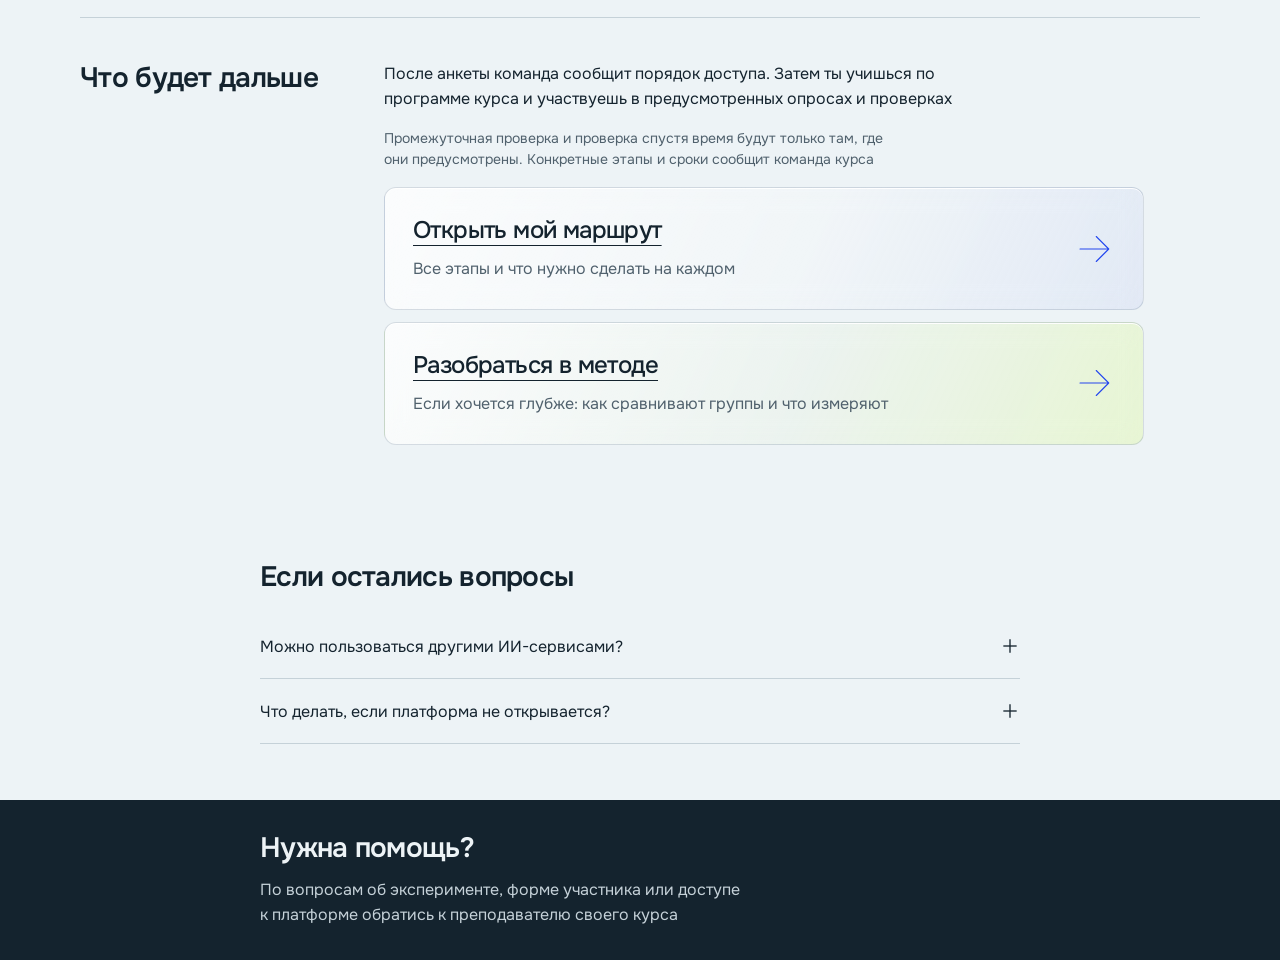
==== commit 4bf2f793: "Turn learning demo into an A/B testing textbook chapter" ====
--- a/index.html
+++ b/index.html
@@ -7,7 +7,7 @@
 <meta name="description" content="Тебя пригласили в исследование ИИ-компаньона: что это за платформа, как устроено участие и что сделать перед онбордингом.">
 <title>Памятка участника исследования</title>
 <link rel="icon" href="data:image/svg+xml,%3Csvg xmlns='http://www.w3.org/2000/svg' viewBox='0 0 32 32'%3E%3Crect width='32' height='32' rx='8' fill='%232d4cff'/%3E%3Cpath d='M7 24 15 7h3l7 17h-5l-2-5h-6l-2 5zm7-9h3l-1.5-4z' fill='white'/%3E%3C/svg%3E">
-<link rel="stylesheet" href="student.css?v=35aca47e">
+<link rel="stylesheet" href="student.css?v=b62e254f">
 <link rel="canonical" href="https://tikhonov-cmd.github.io/aico-student-map/">
 </head>
 
@@ -35,11 +35,11 @@
   <div class="hero-controls"><span class="type-hint" id="type-hint">Нажми на фразу</span>  <div class="type-controls"><button type="button" id="wave-type" disabled>Пустить волну</button><button type="button" id="reshape">Перемешать буквы</button><button type="button" id="reset-type" disabled>Сбросить</button> <button type="button" class="motion-toggle" id="motion-toggle" aria-pressed="false"><svg viewBox="0 0 20 20" aria-hidden="true"><path d="M6 4v12M14 4v12"/></svg><span id="motion-label">Без движения</span></button></div></div>
 </section>
 
-<details class="demo-disclosure"><summary><span class="demo-disclosure-copy">Попробовать учебный пример<span class="disclosure-caption">Узнай о компаньоне и исследовании в четырёх учебных форматах</span></span><span class="demo-disclosure-action"><span class="when-closed">Открыть пример</span><span class="when-open">Свернуть</span><svg viewBox="0 0 20 20" aria-hidden="true"><path d="m5 7 5 5 5-5"/></svg></span></summary><p class="demo-optional-note">Это пример возможностей платформы. Проходить его для участия в исследовании не нужно. В самой платформе содержание основано на материалах твоего курса</p>
+<details class="demo-disclosure"><summary><span class="demo-disclosure-copy">Попробовать учебный пример<span class="disclosure-caption">A/B-тесты: объяснение, три вопроса, практический кейс и чат</span></span><span class="demo-disclosure-action"><span class="when-closed">Открыть пример</span><span class="when-open">Свернуть</span><svg viewBox="0 0 20 20" aria-hidden="true"><path d="m5 7 5 5 5-5"/></svg></span></summary><p class="demo-optional-note">Это пример возможностей платформы. Проходить его для участия в исследовании не нужно. В самой платформе содержание основано на материалах твоего курса</p>
  <div class="personalizer product-demo" id="personalizer">
   <h3 id="demo-heading">Попробуй четыре формата</h3>
   <p class="product-intro">Здесь можно прочитать объяснение, ответить на три вопроса, пройти кейс по шагам или выбрать вопрос для чата</p>
-  <p class="demo-invitation">Лонгрид, тест и чат — о компаньоне и двух группах исследования. Кейс — отдельная задача про научный подкаст</p>
+  <p class="demo-invitation">Тема — «A/B-тесты: как проверить эффект изменения». Выбери глубину объяснения и область примеров; в кейсе примени идею к научному подкасту</p>
   <div class="demo-workbench">
   <div class="demo-panel">
   <div class="demo-controls" id="demo-controls" hidden>
@@ -48,16 +48,16 @@
    </div></div>
    <div class="demo-choice-row" id="level-row"><span id="level-label" class="demo-label">Как объяснить</span><div class="demo-options demo-options-secondary" role="group" aria-labelledby="level-label">
     <button type="button" data-level="0" aria-pressed="true" aria-controls="demo-content">Проще</button><button type="button" data-level="1" aria-pressed="false" aria-controls="demo-content">Подробнее</button><button type="button" data-level="2" aria-pressed="false" aria-controls="demo-content">Глубже</button>
-   </div><p class="demo-control-note" id="level-note">Главная идея и что она значит для тебя</p></div>
+   </div><p class="demo-control-note" id="level-note">Основные понятия и короткий разбор примера</p></div>
    <div class="demo-choice-row" id="interest-row"><span id="interest-label" class="demo-label">Что тебе интересно</span><div class="demo-options demo-options-secondary" role="group" aria-labelledby="interest-label">
-    <button type="button" data-interest="plain" aria-pressed="true" aria-controls="demo-content">Без аналогий</button><button type="button" data-interest="minecraft" aria-pressed="false" aria-controls="demo-content">Minecraft</button><button type="button" data-interest="astro" aria-pressed="false" aria-controls="demo-content">Астрофото</button><button type="button" data-interest="printing" aria-pressed="false" aria-controls="demo-content">3D-печать</button>
+    <button type="button" data-interest="plain" aria-pressed="true" aria-controls="demo-content">Учёба</button><button type="button" data-interest="minecraft" aria-pressed="false" aria-controls="demo-content">Minecraft</button><button type="button" data-interest="astro" aria-pressed="false" aria-controls="demo-content">Астрофото</button><button type="button" data-interest="printing" aria-pressed="false" aria-controls="demo-content">3D-печать</button>
    </div></div>
   </div>
   <div class="demo-result">
   <div class="demo-preview">
-   <h3 id="response-title">Разобраться в идее исследования</h3>
-   <p class="demo-purpose" id="demo-purpose">Как устроен компаньон и зачем сравнивать обучение с ним и без него</p>
-   <div class="demo-content" id="demo-content"><h4>Компаньон помогает разобраться. Как это проверить?</h4><p><strong>Что это за платформа.</strong> Преподаватель загружает материалы курса, а компаньон помогает с ними работать: читать объяснения, проверять себя в тестах, разбирать кейсы и задавать вопросы в чате</p><p><strong>Зачем две группы.</strong> Экспериментальная группа получает доступ во время исследования. Контрольная проходит тот же курс без платформы и получает доступ после эксперимента. Так можно сравнить обучение с компаньоном и без него</p><p><strong>Что мы хотим узнать.</strong> Стало ли проще понять материал и применить его самостоятельно? Удобный ответ в чате ещё не означает, что новая задача получится без подсказки. Именно поэтому нужны учебные проверки</p><p><strong>Что зависит от тебя.</strong> В обеих группах — учиться на своём курсе и отвечать на анкеты об опыте. Группа не говорит о твоих способностях. Порядок распределения и следующие шаги объяснит команда курса</p></div>
+   <h3 id="response-title">Разобраться в теме</h3>
+   <p class="demo-purpose" id="demo-purpose">Как отделить эффект изменения от других причин</p>
+   <div class="demo-content" id="demo-content"><h4>A/B-тесты: как проверить эффект изменения</h4><p><strong>A/B-тест</strong> — эксперимент, в котором участников случайно распределяют между двумя вариантами и сравнивают заранее выбранный результат. Контрольная группа A использует исходный вариант, экспериментальная B — вариант с изменением</p><h5>Почему «после» не значит «благодаря»</h5><p>В онлайн-курсе появились объяснения ошибок, а средний балл вырос. Но заодно могли измениться задания или подготовка студентов. Поэтому улучшение «после» ещё не доказывает эффект объяснений</p><h5>Пример: Объяснения ошибок в онлайн-курсе</h5><p><strong>Гипотеза:</strong> Пояснения к неверным ответам помогут лучше решать новые задачи по той же теме</p><p>В учебном примере 200 участников случайно распределяют на две группы по 100. <strong>A</strong> после тренировочной задачи видит правильный ответ; <strong>B</strong> видит правильный ответ и объяснение ошибки</p><p>Тренировочные задания и время на подготовку одинаковые. Затем обе группы решают одни и те же новые задачи без подсказок</p><h5>Что измеряем и как читаем результат</h5><p>Показатель — средний балл за новые задачи без подсказок</p><p>В условном эксперименте средний результат A — 7 баллов из 10, B — 8 баллов. Наблюдаемая разница — один балл в пользу B</p><p>Это наблюдаемая разница, а не окончательный вывод. Часть различия могла возникнуть случайно: нужно оценить точность результата и проверить, соблюдались ли условия эксперимента</p><h5>Главный принцип</h5><p>Сначала определить вопрос, показатель и порядок проверки. Затем собрать данные и сделать вывод в пределах изученных условий</p></div>
   </div>
   </div>
   </div>
@@ -103,7 +103,7 @@
 <script src="site-ui.js?v=79686198"></script>
 <script src="letter-scene.js?v=96e22822"></script>
 
-<script src="product-demo.js?v=4b69be6e"></script>
+<script src="product-demo.js?v=2af99090"></script>
 <script src="student-ui.js?v=d2d16694"></script>
 </body>
 </html>
--- a/student.css
+++ b/student.css
@@ -91,6 +91,7 @@
 .demo-purpose{font-size:14px;line-height:1.5;color:var(--muted);margin-bottom:16px}
 .demo-content{border-top:1px solid var(--rule);padding-top:16px}
 .demo-content h4{font-size:20px;margin-bottom:12px}
+.demo-content h5{font-size:16px;line-height:1.4;margin:24px 0 8px;text-wrap:balance}
 .demo-content p{font-size:16px;line-height:1.5;margin-bottom:12px}
 .demo-content p:last-child{margin-bottom:0}
 .demo-caption{font-size:12px;line-height:1.5;color:var(--muted);text-align:left;margin:12px 0 0 calc(var(--controls-width) + 1px)}
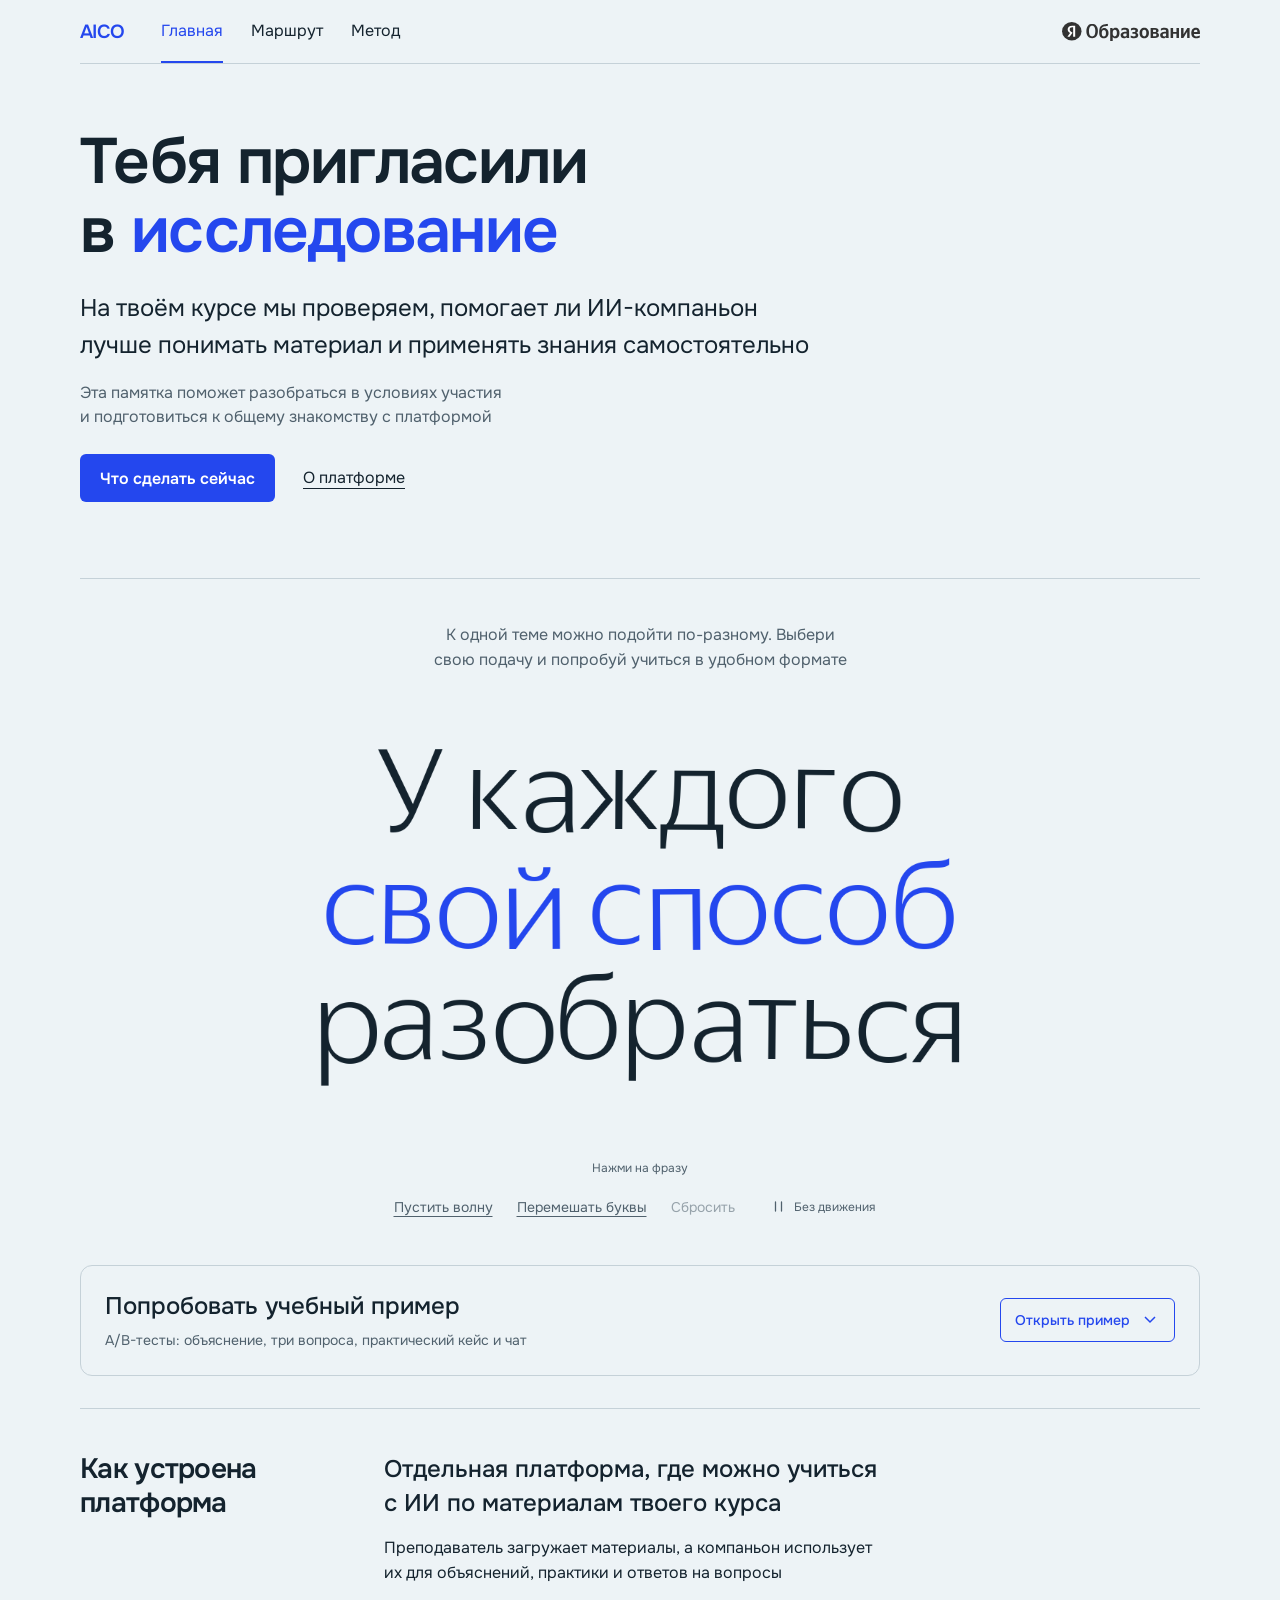
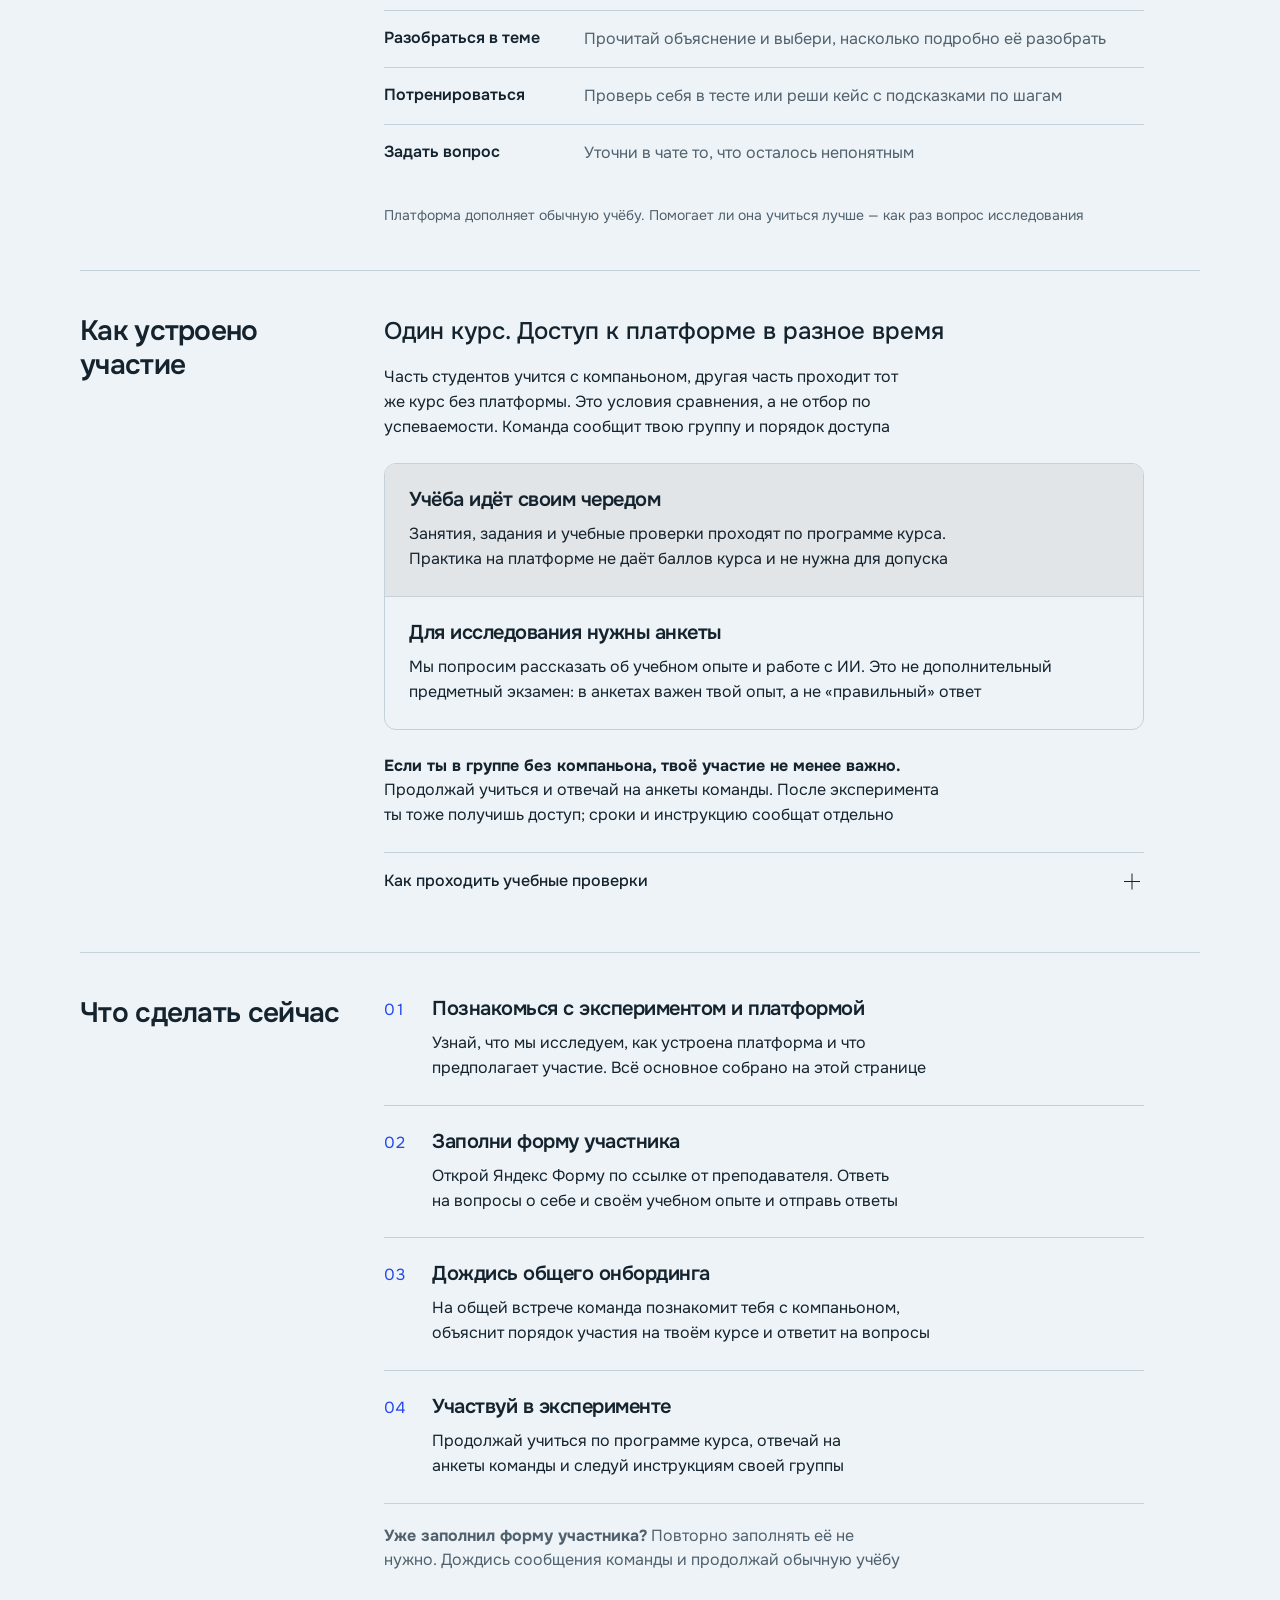
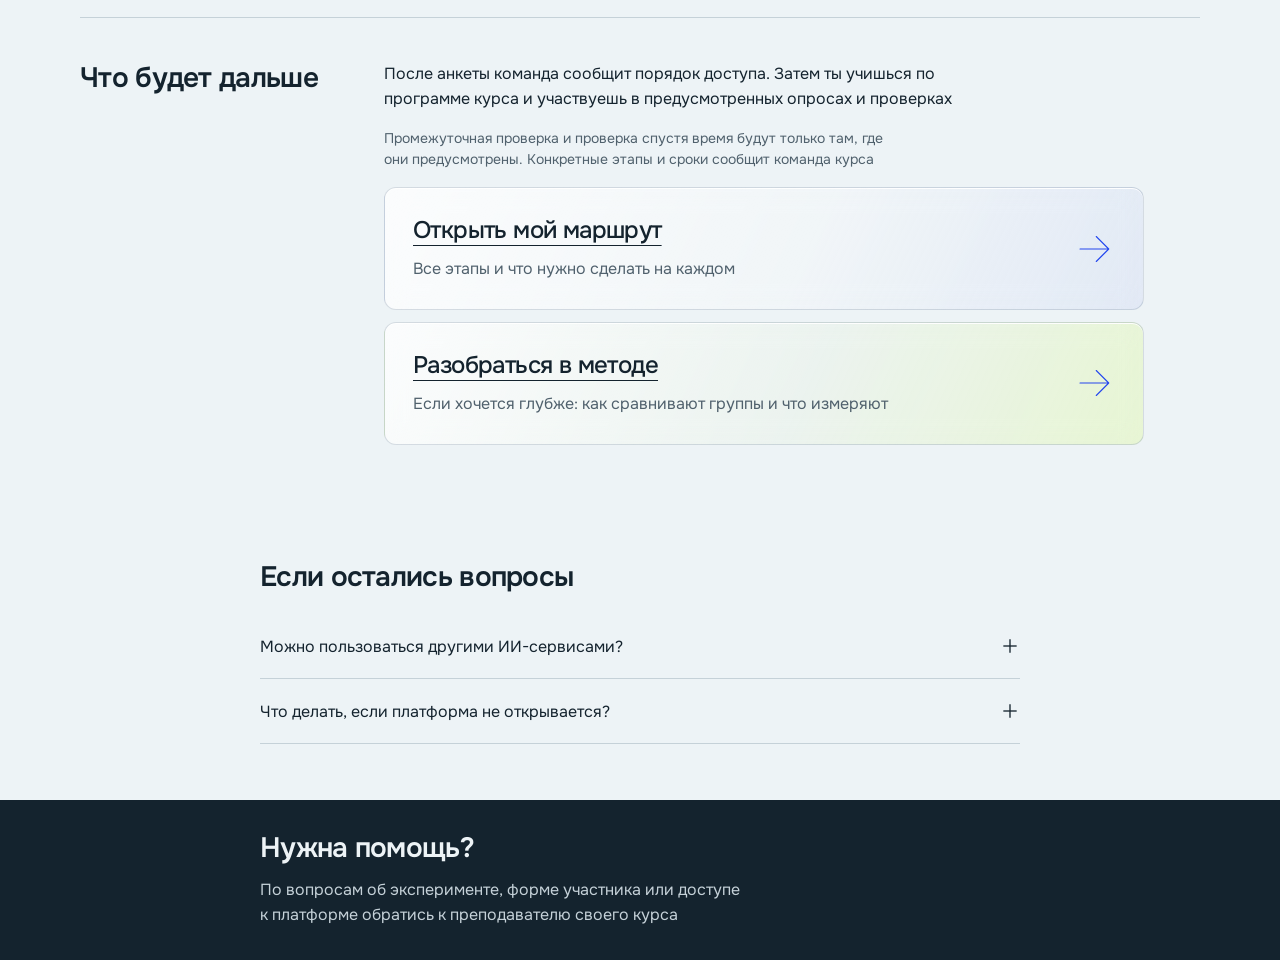
==== commit 0c01da0d: "Clarify repeated-test confound in learning example" ====
--- a/index.html
+++ b/index.html
@@ -57,7 +57,7 @@
   <div class="demo-preview">
    <h3 id="response-title">Разобраться в теме</h3>
    <p class="demo-purpose" id="demo-purpose">Как отделить эффект изменения от других причин</p>
-   <div class="demo-content" id="demo-content"><h4>A/B-тесты: как проверить эффект изменения</h4><p><strong>A/B-тест</strong> — эксперимент, в котором участников случайно распределяют между двумя вариантами и сравнивают заранее выбранный результат. Контрольная группа A использует исходный вариант, экспериментальная B — вариант с изменением</p><h5>Почему «после» не значит «благодаря»</h5><p>В онлайн-курсе появились объяснения ошибок, а средний балл вырос. Но заодно могли измениться задания или подготовка студентов. Поэтому улучшение «после» ещё не доказывает эффект объяснений</p><h5>Пример: Объяснения ошибок в онлайн-курсе</h5><p><strong>Гипотеза:</strong> Пояснения к неверным ответам помогут лучше решать новые задачи по той же теме</p><p>В учебном примере 200 участников случайно распределяют на две группы по 100. <strong>A</strong> после тренировочной задачи видит правильный ответ; <strong>B</strong> видит правильный ответ и объяснение ошибки</p><p>Тренировочные задания и время на подготовку одинаковые. Затем обе группы решают одни и те же новые задачи без подсказок</p><h5>Что измеряем и как читаем результат</h5><p>Показатель — средний балл за новые задачи без подсказок</p><p>В условном эксперименте средний результат A — 7 баллов из 10, B — 8 баллов. Наблюдаемая разница — один балл в пользу B</p><p>Это наблюдаемая разница, а не окончательный вывод. Часть различия могла возникнуть случайно: нужно оценить точность результата и проверить, соблюдались ли условия эксперимента</p><h5>Главный принцип</h5><p>Сначала определить вопрос, показатель и порядок проверки. Затем собрать данные и сделать вывод в пределах изученных условий</p></div>
+   <div class="demo-content" id="demo-content"><h4>A/B-тесты: как проверить эффект изменения</h4><p><strong>A/B-тест</strong> — эксперимент, в котором участников случайно распределяют между двумя вариантами и сравнивают заранее выбранный результат. Контрольная группа A использует исходный вариант, экспериментальная B — вариант с изменением</p><h5>Почему «после» не значит «благодаря»</h5><p>Допустим, студенты прошли тест, прочитали объяснения ошибок и при повторном прохождении того же теста набрали больше баллов. Объяснения могли помочь, но студенты уже знакомы с вопросами и вариантами ответов. По двум попыткам одной группы нельзя отделить пользу объяснений от эффекта повторного прохождения</p><h5>Пример: Объяснения ошибок в онлайн-курсе</h5><p><strong>Гипотеза:</strong> Пояснения к неверным ответам помогут лучше решать новые задачи по той же теме</p><p>В учебном примере 200 участников случайно распределяют на две группы по 100. <strong>A</strong> после тренировочной задачи видит правильный ответ; <strong>B</strong> видит правильный ответ и объяснение ошибки</p><p>Тренировочные задания и время на подготовку одинаковые. Затем обе группы решают одни и те же новые задачи без подсказок</p><h5>Что измеряем и как читаем результат</h5><p>Показатель — средний балл за новые задачи без подсказок</p><p>В условном эксперименте средний результат A — 7 баллов из 10, B — 8 баллов. Наблюдаемая разница — один балл в пользу B</p><p>Это наблюдаемая разница, а не окончательный вывод. Часть различия могла возникнуть случайно: нужно оценить точность результата и проверить, соблюдались ли условия эксперимента</p><h5>Главный принцип</h5><p>Сначала определить вопрос, показатель и порядок проверки. Затем собрать данные и сделать вывод в пределах изученных условий</p></div>
   </div>
   </div>
   </div>
@@ -103,7 +103,7 @@
 <script src="site-ui.js?v=79686198"></script>
 <script src="letter-scene.js?v=96e22822"></script>
 
-<script src="product-demo.js?v=2af99090"></script>
+<script src="product-demo.js?v=d29e788f"></script>
 <script src="student-ui.js?v=d2d16694"></script>
 </body>
 </html>
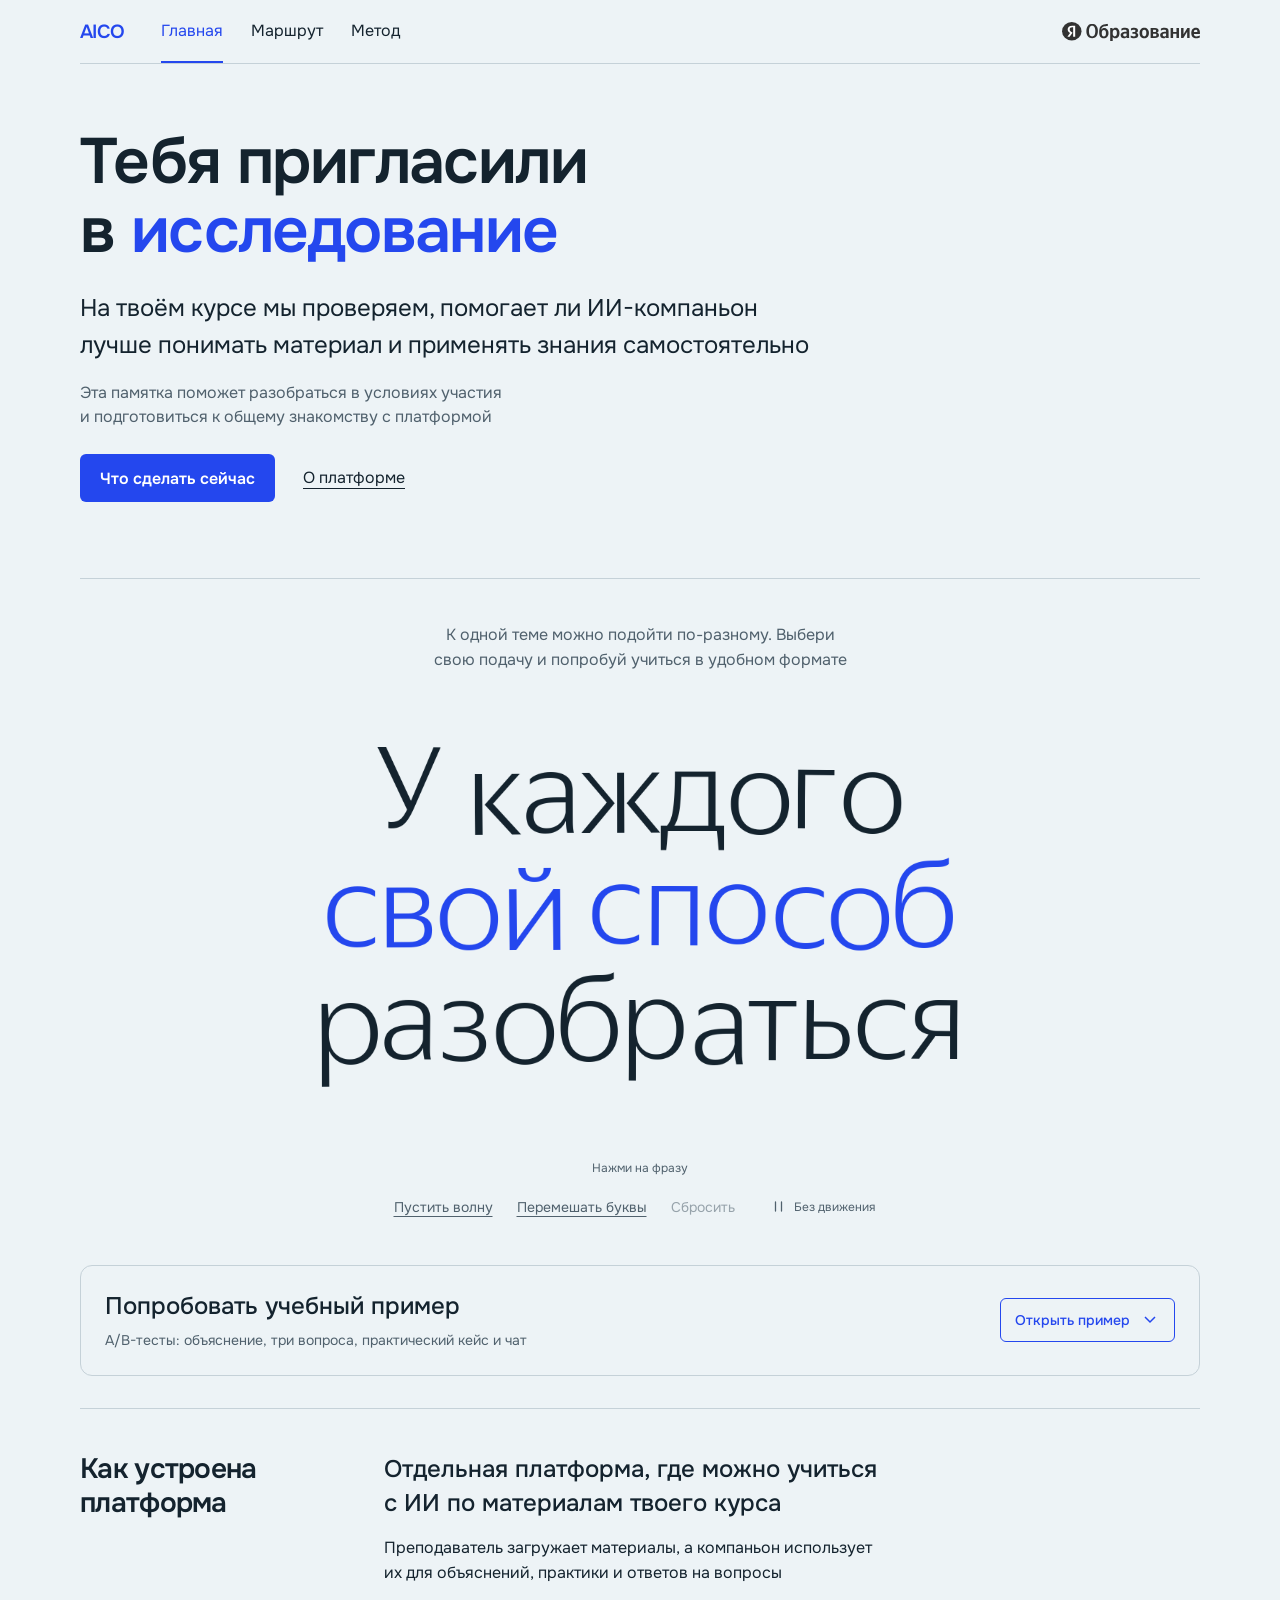
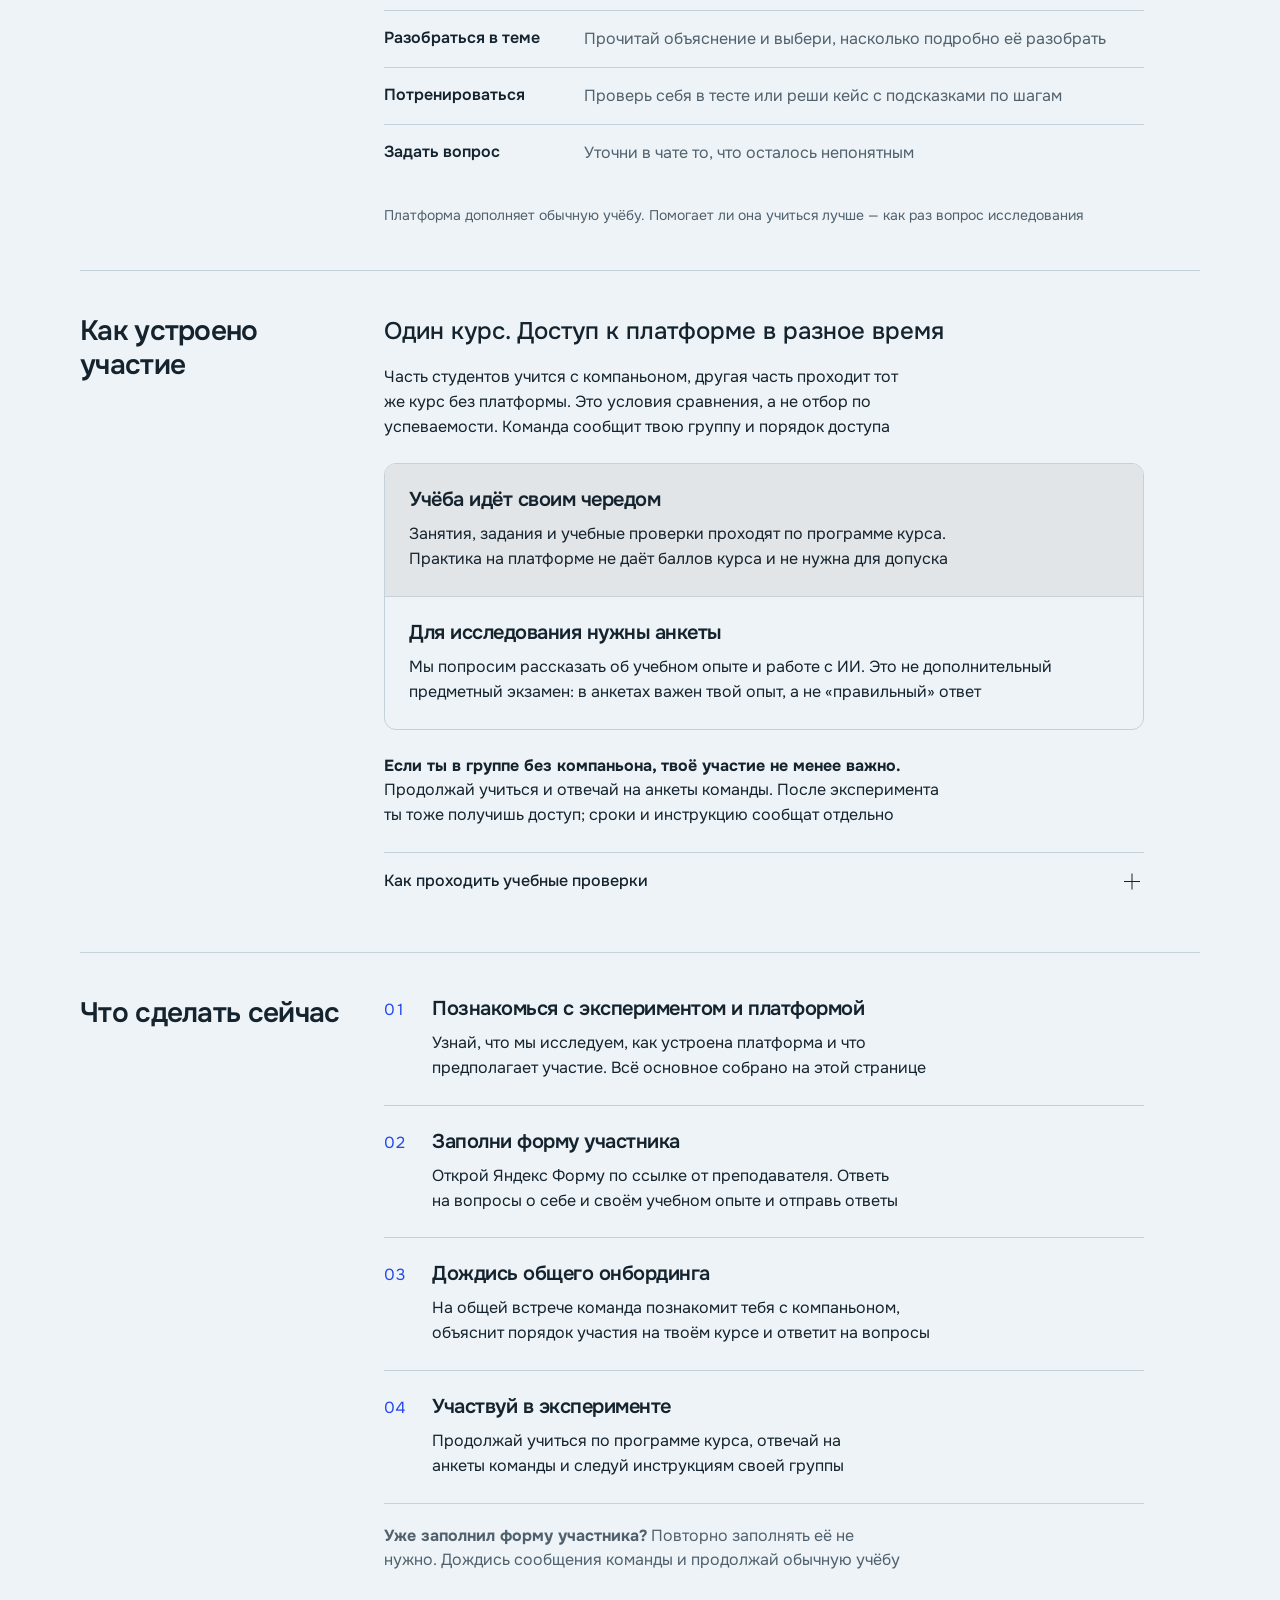
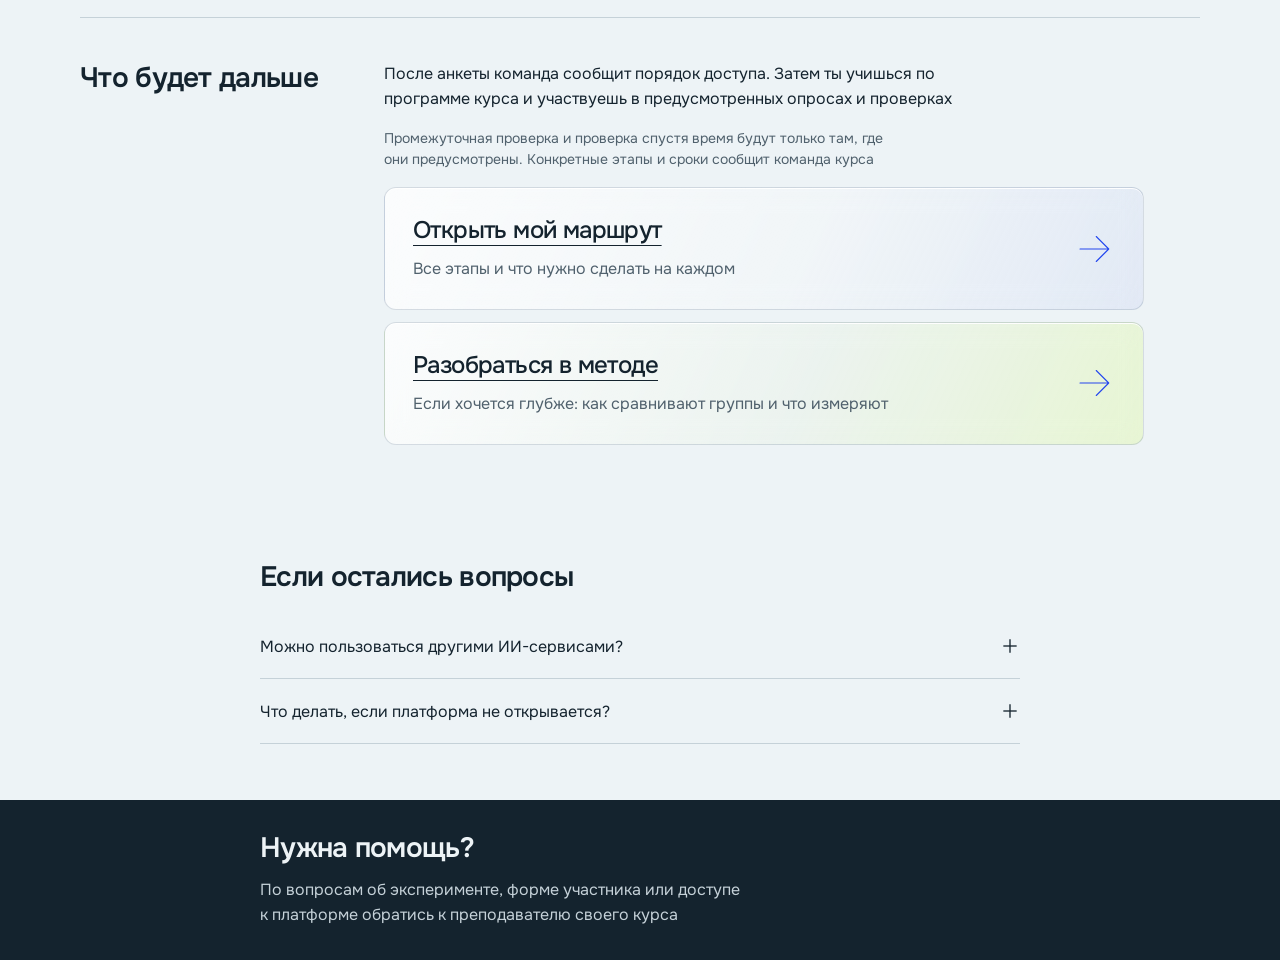
==== commit 4513b071: "Explain self-selection instead of before-after comparison" ====
--- a/index.html
+++ b/index.html
@@ -57,7 +57,7 @@
   <div class="demo-preview">
    <h3 id="response-title">Разобраться в теме</h3>
    <p class="demo-purpose" id="demo-purpose">Как отделить эффект изменения от других причин</p>
-   <div class="demo-content" id="demo-content"><h4>A/B-тесты: как проверить эффект изменения</h4><p><strong>A/B-тест</strong> — эксперимент, в котором участников случайно распределяют между двумя вариантами и сравнивают заранее выбранный результат. Контрольная группа A использует исходный вариант, экспериментальная B — вариант с изменением</p><h5>Почему «после» не значит «благодаря»</h5><p>Допустим, студенты прошли тест, прочитали объяснения ошибок и при повторном прохождении того же теста набрали больше баллов. Объяснения могли помочь, но студенты уже знакомы с вопросами и вариантами ответов. По двум попыткам одной группы нельзя отделить пользу объяснений от эффекта повторного прохождения</p><h5>Пример: Объяснения ошибок в онлайн-курсе</h5><p><strong>Гипотеза:</strong> Пояснения к неверным ответам помогут лучше решать новые задачи по той же теме</p><p>В учебном примере 200 участников случайно распределяют на две группы по 100. <strong>A</strong> после тренировочной задачи видит правильный ответ; <strong>B</strong> видит правильный ответ и объяснение ошибки</p><p>Тренировочные задания и время на подготовку одинаковые. Затем обе группы решают одни и те же новые задачи без подсказок</p><h5>Что измеряем и как читаем результат</h5><p>Показатель — средний балл за новые задачи без подсказок</p><p>В условном эксперименте средний результат A — 7 баллов из 10, B — 8 баллов. Наблюдаемая разница — один балл в пользу B</p><p>Это наблюдаемая разница, а не окончательный вывод. Часть различия могла возникнуть случайно: нужно оценить точность результата и проверить, соблюдались ли условия эксперимента</p><h5>Главный принцип</h5><p>Сначала определить вопрос, показатель и порядок проверки. Затем собрать данные и сделать вывод в пределах изученных условий</p></div>
+   <div class="demo-content" id="demo-content"><h4>A/B-тесты: как проверить эффект изменения</h4><p><strong>A/B-тест</strong> — эксперимент, в котором участников случайно распределяют между двумя вариантами и сравнивают заранее выбранный результат. Контрольная группа A использует исходный вариант, экспериментальная B — вариант с изменением</p><h5>Почему нельзя сравнить желающих с остальными</h5><p>Допустим, дополнительные объяснения открывают по желанию. Студенты, которые ими пользовались, получили более высокие баллы. Но они могли изначально больше интересоваться предметом и дольше готовиться. Такое сравнение смешивает возможную пользу объяснений с особенностями самих студентов</p><h5>Пример: Объяснения ошибок в онлайн-курсе</h5><p><strong>Гипотеза:</strong> Пояснения к неверным ответам помогут лучше решать новые задачи по той же теме</p><p>В учебном примере 200 участников случайно распределяют на две группы по 100. <strong>A</strong> после тренировочной задачи видит правильный ответ; <strong>B</strong> видит правильный ответ и объяснение ошибки</p><p>Тренировочные задания и время на подготовку одинаковые. Затем обе группы решают одни и те же новые задачи без подсказок</p><h5>Что измеряем и как читаем результат</h5><p>Показатель — средний балл за новые задачи без подсказок</p><p>В условном эксперименте средний результат A — 7 баллов из 10, B — 8 баллов. Наблюдаемая разница — один балл в пользу B</p><p>Это наблюдаемая разница, а не окончательный вывод. Часть различия могла возникнуть случайно: нужно оценить точность результата и проверить, соблюдались ли условия эксперимента</p><h5>Главный принцип</h5><p>Сначала определить вопрос, показатель и порядок проверки. Затем собрать данные и сделать вывод в пределах изученных условий</p></div>
   </div>
   </div>
   </div>
@@ -103,7 +103,7 @@
 <script src="site-ui.js?v=79686198"></script>
 <script src="letter-scene.js?v=96e22822"></script>
 
-<script src="product-demo.js?v=d29e788f"></script>
+<script src="product-demo.js?v=e4a19ca5"></script>
 <script src="student-ui.js?v=d2d16694"></script>
 </body>
 </html>
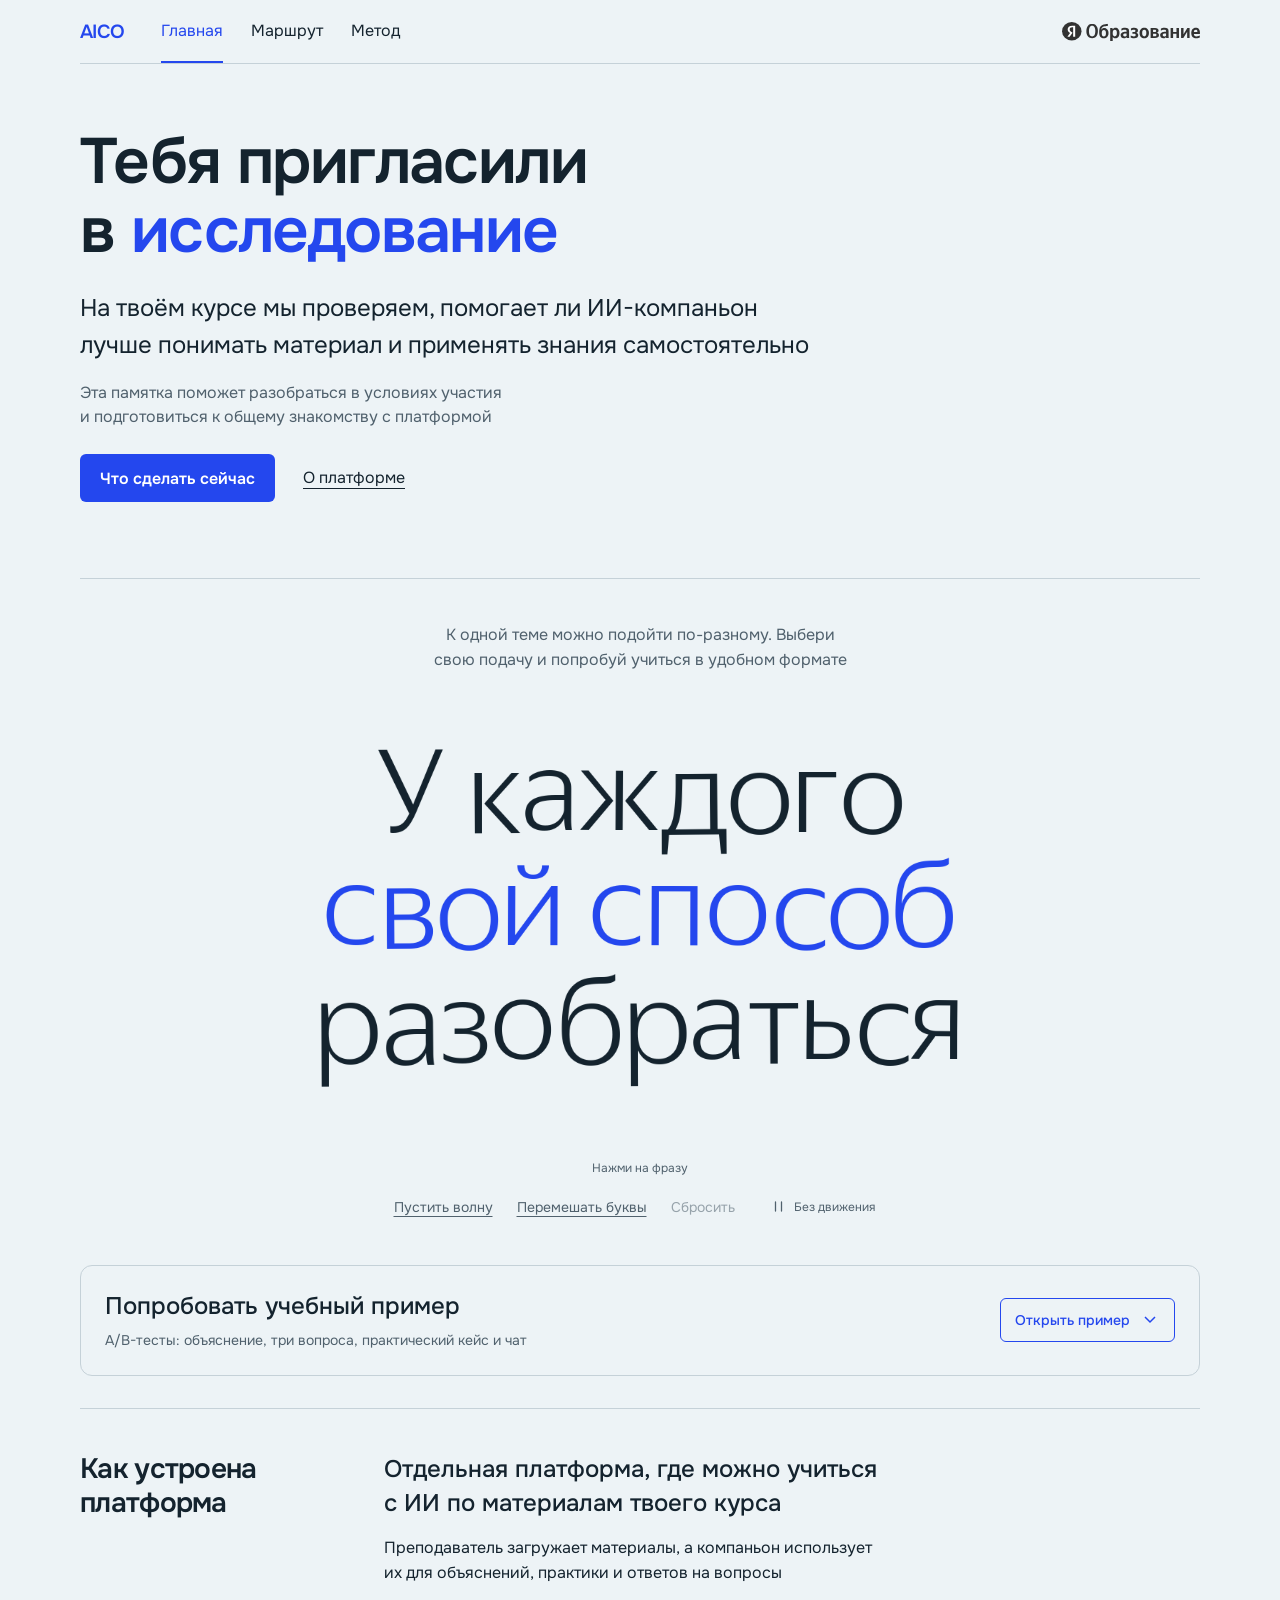
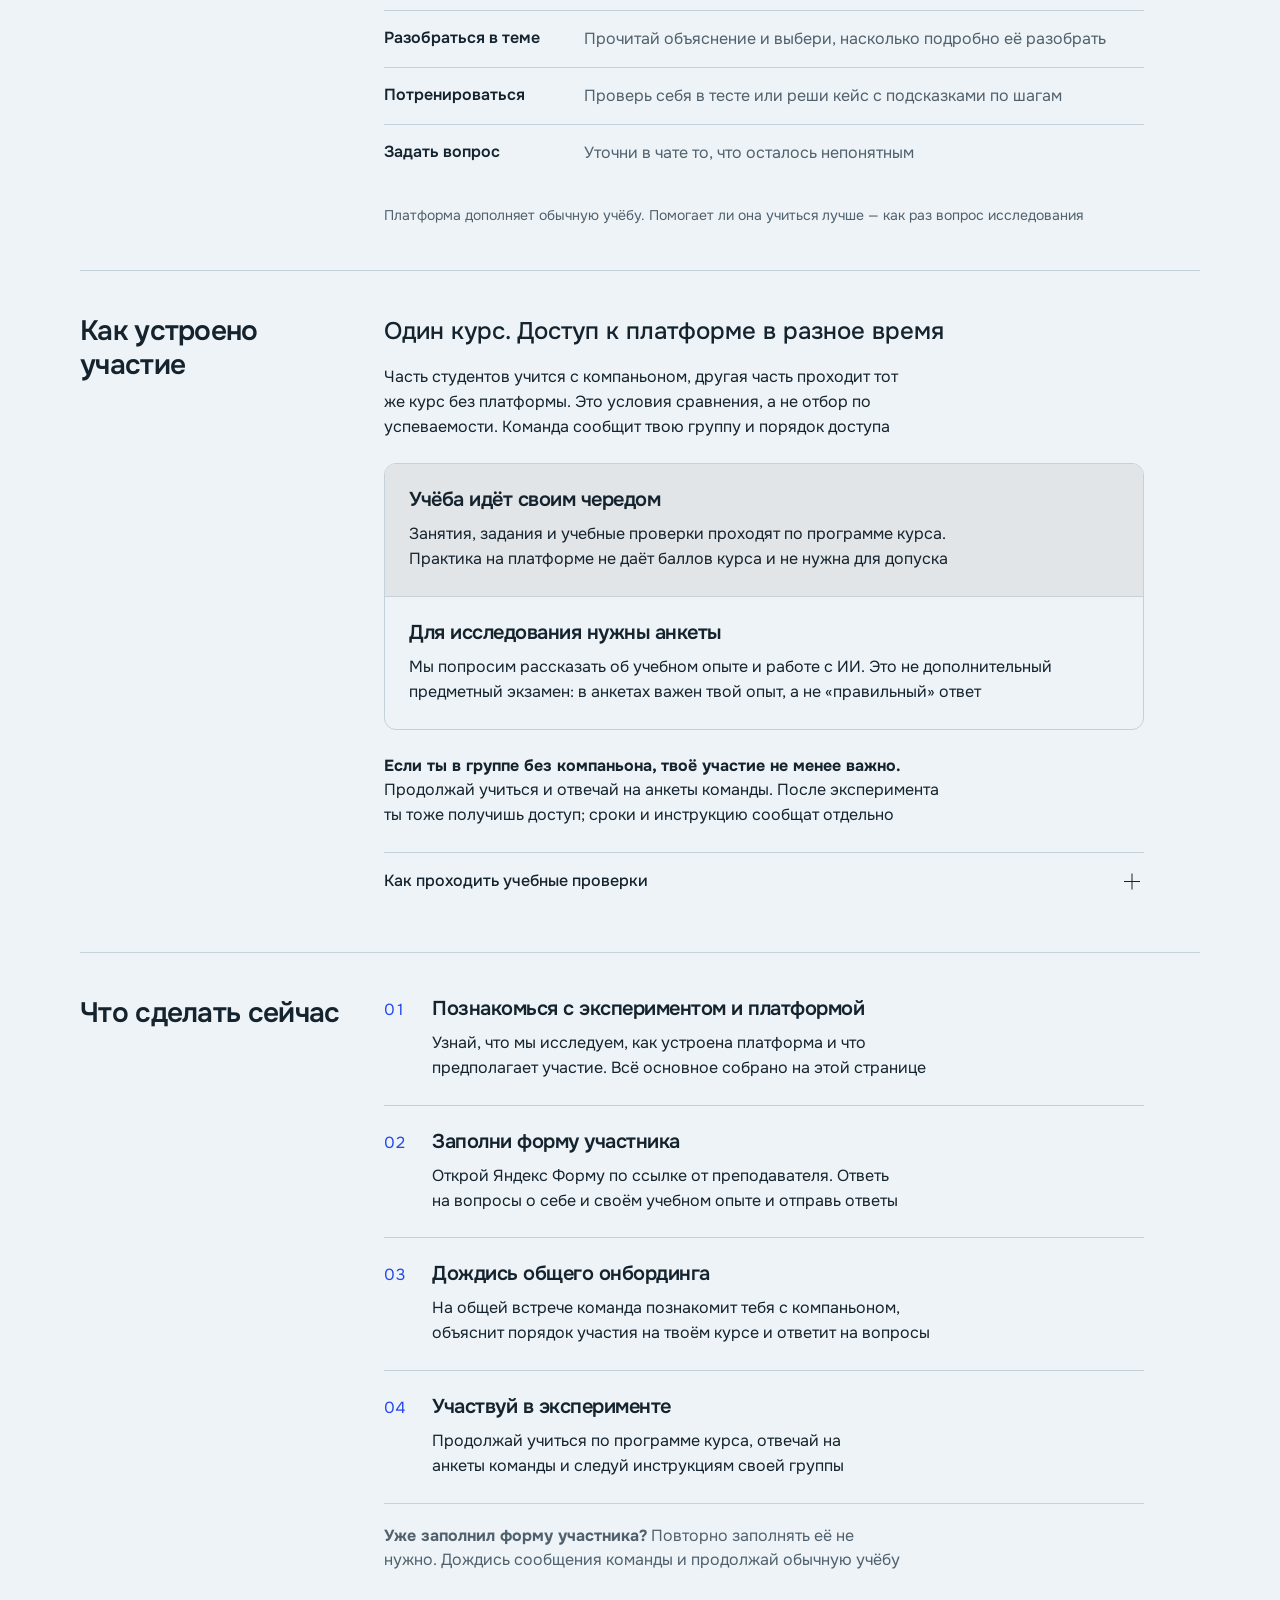
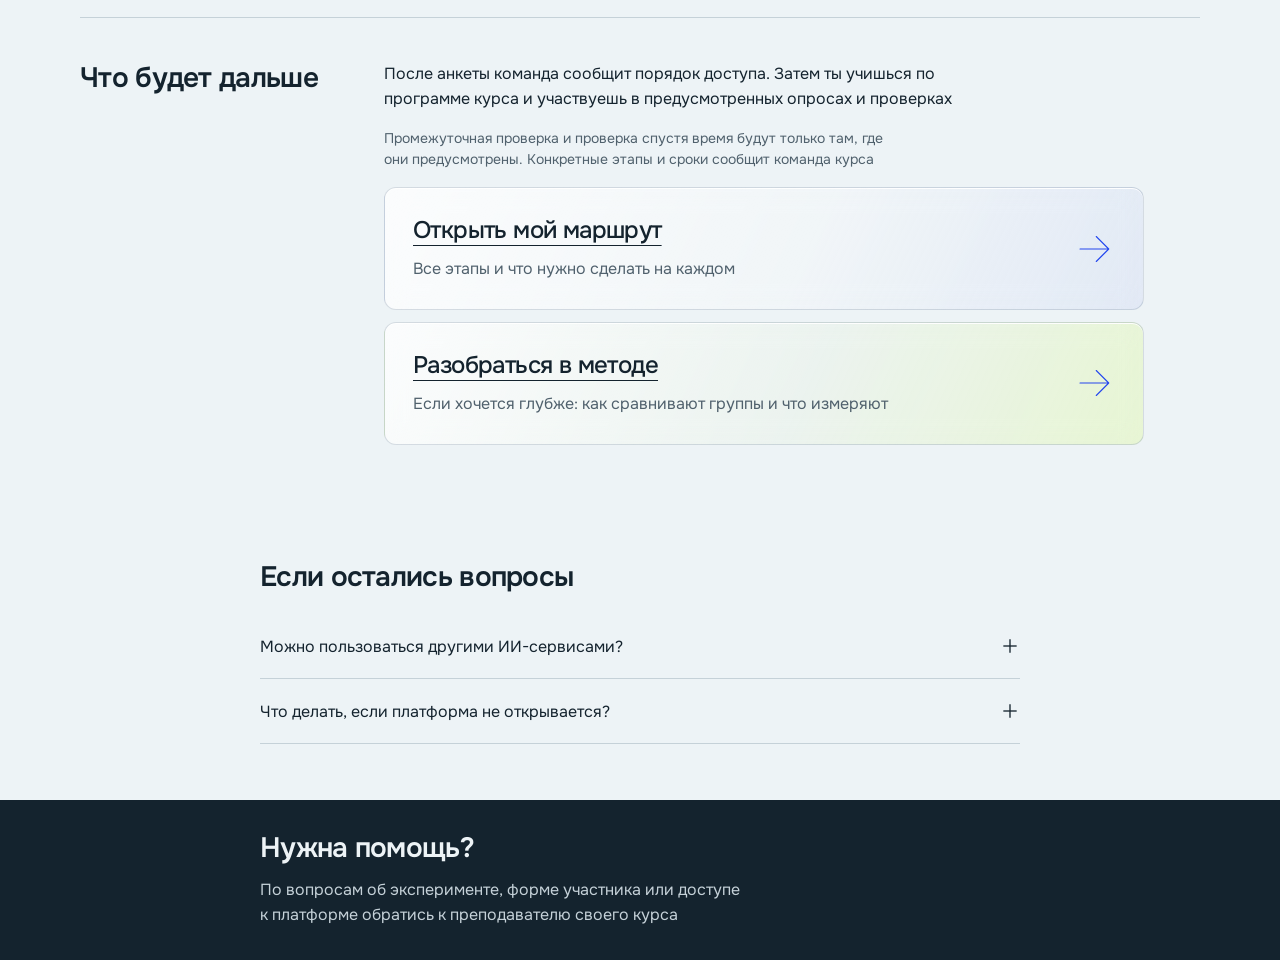
==== commit 9b63287b: "Connect self-selection problem to randomized experiment example" ====
--- a/index.html
+++ b/index.html
@@ -57,7 +57,7 @@
   <div class="demo-preview">
    <h3 id="response-title">Разобраться в теме</h3>
    <p class="demo-purpose" id="demo-purpose">Как отделить эффект изменения от других причин</p>
-   <div class="demo-content" id="demo-content"><h4>A/B-тесты: как проверить эффект изменения</h4><p><strong>A/B-тест</strong> — эксперимент, в котором участников случайно распределяют между двумя вариантами и сравнивают заранее выбранный результат. Контрольная группа A использует исходный вариант, экспериментальная B — вариант с изменением</p><h5>Почему нельзя сравнить желающих с остальными</h5><p>Допустим, дополнительные объяснения открывают по желанию. Студенты, которые ими пользовались, получили более высокие баллы. Но они могли изначально больше интересоваться предметом и дольше готовиться. Такое сравнение смешивает возможную пользу объяснений с особенностями самих студентов</p><h5>Пример: Объяснения ошибок в онлайн-курсе</h5><p><strong>Гипотеза:</strong> Пояснения к неверным ответам помогут лучше решать новые задачи по той же теме</p><p>В учебном примере 200 участников случайно распределяют на две группы по 100. <strong>A</strong> после тренировочной задачи видит правильный ответ; <strong>B</strong> видит правильный ответ и объяснение ошибки</p><p>Тренировочные задания и время на подготовку одинаковые. Затем обе группы решают одни и те же новые задачи без подсказок</p><h5>Что измеряем и как читаем результат</h5><p>Показатель — средний балл за новые задачи без подсказок</p><p>В условном эксперименте средний результат A — 7 баллов из 10, B — 8 баллов. Наблюдаемая разница — один балл в пользу B</p><p>Это наблюдаемая разница, а не окончательный вывод. Часть различия могла возникнуть случайно: нужно оценить точность результата и проверить, соблюдались ли условия эксперимента</p><h5>Главный принцип</h5><p>Сначала определить вопрос, показатель и порядок проверки. Затем собрать данные и сделать вывод в пределах изученных условий</p></div>
+   <div class="demo-content" id="demo-content"><h4>A/B-тесты: как проверить эффект изменения</h4><p><strong>A/B-тест</strong> — эксперимент, в котором участников случайно распределяют между двумя вариантами и сравнивают заранее выбранный результат. Контрольная группа A использует исходный вариант, экспериментальная B — вариант с изменением</p><h5>Почему нельзя сравнить желающих с остальными</h5><p>Допустим, дополнительные объяснения открывают по желанию. Студенты, которые ими пользовались, получили более высокие баллы. Но они могли изначально больше интересоваться предметом и дольше готовиться. Такое сравнение смешивает возможную пользу объяснений с особенностями самих студентов</p><h5>Как проверить это в эксперименте</h5><p>Изменим способ сравнения: заранее назначим варианты случайным образом. Тогда участники не будут выбирать, в какую группу попасть, а риск систематических различий в мотивации уменьшится. Проверим так следующую гипотезу</p><p><strong>Гипотеза:</strong> Пояснения к неверным ответам помогут лучше решать новые задачи по той же теме</p><p>В учебном примере 200 участников случайно распределяют на две группы по 100. <strong>A</strong> после тренировочной задачи видит правильный ответ; <strong>B</strong> видит правильный ответ и объяснение ошибки</p><p>Тренировочные задания и время на подготовку одинаковые. Затем обе группы решают одни и те же новые задачи без подсказок</p><h5>Что измеряем и как читаем результат</h5><p>Показатель — средний балл за новые задачи без подсказок</p><p>В условном эксперименте средний результат A — 7 баллов из 10, B — 8 баллов. Наблюдаемая разница — один балл в пользу B</p><p>Это наблюдаемая разница, а не окончательный вывод. Часть различия могла возникнуть случайно: нужно оценить точность результата и проверить, соблюдались ли условия эксперимента</p><h5>Главный принцип</h5><p>Сначала определить вопрос, показатель и порядок проверки. Затем собрать данные и сделать вывод в пределах изученных условий</p></div>
   </div>
   </div>
   </div>
@@ -103,7 +103,7 @@
 <script src="site-ui.js?v=79686198"></script>
 <script src="letter-scene.js?v=96e22822"></script>
 
-<script src="product-demo.js?v=e4a19ca5"></script>
+<script src="product-demo.js?v=9fc44083"></script>
 <script src="student-ui.js?v=d2d16694"></script>
 </body>
 </html>
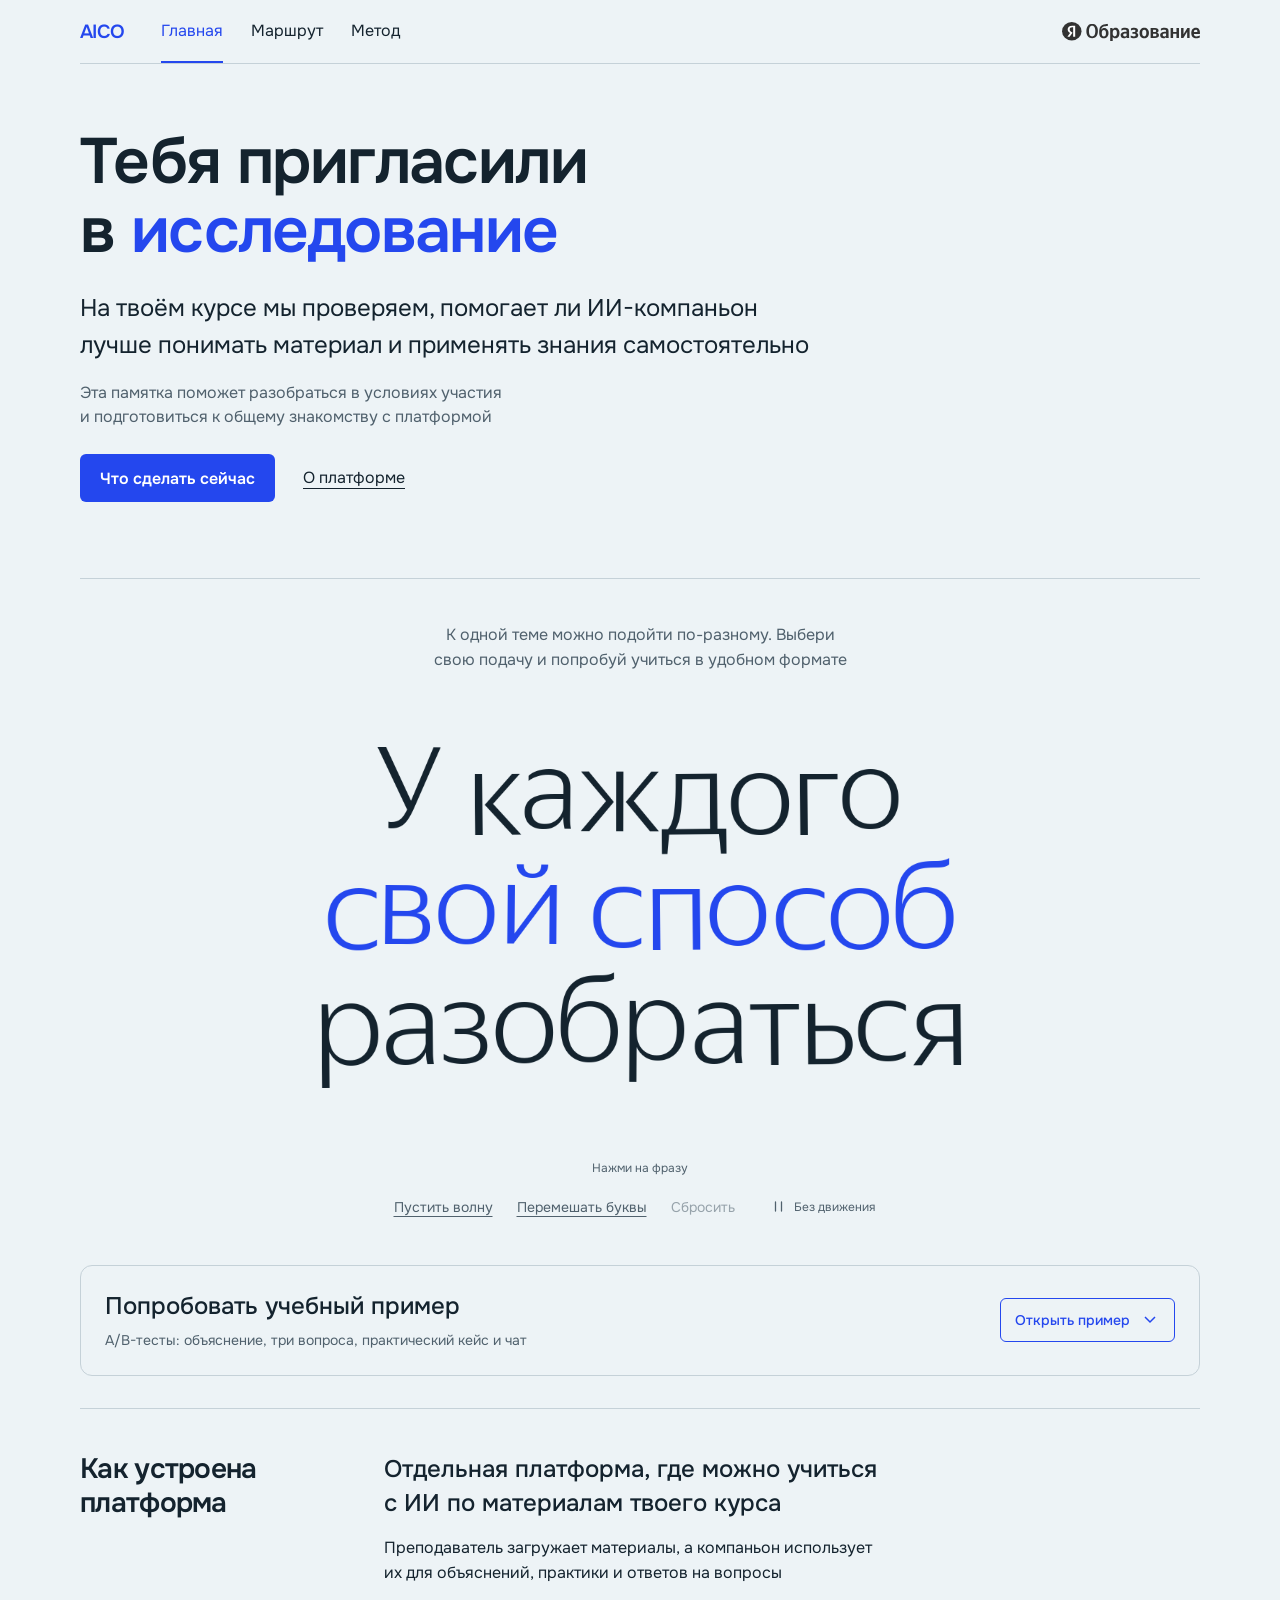
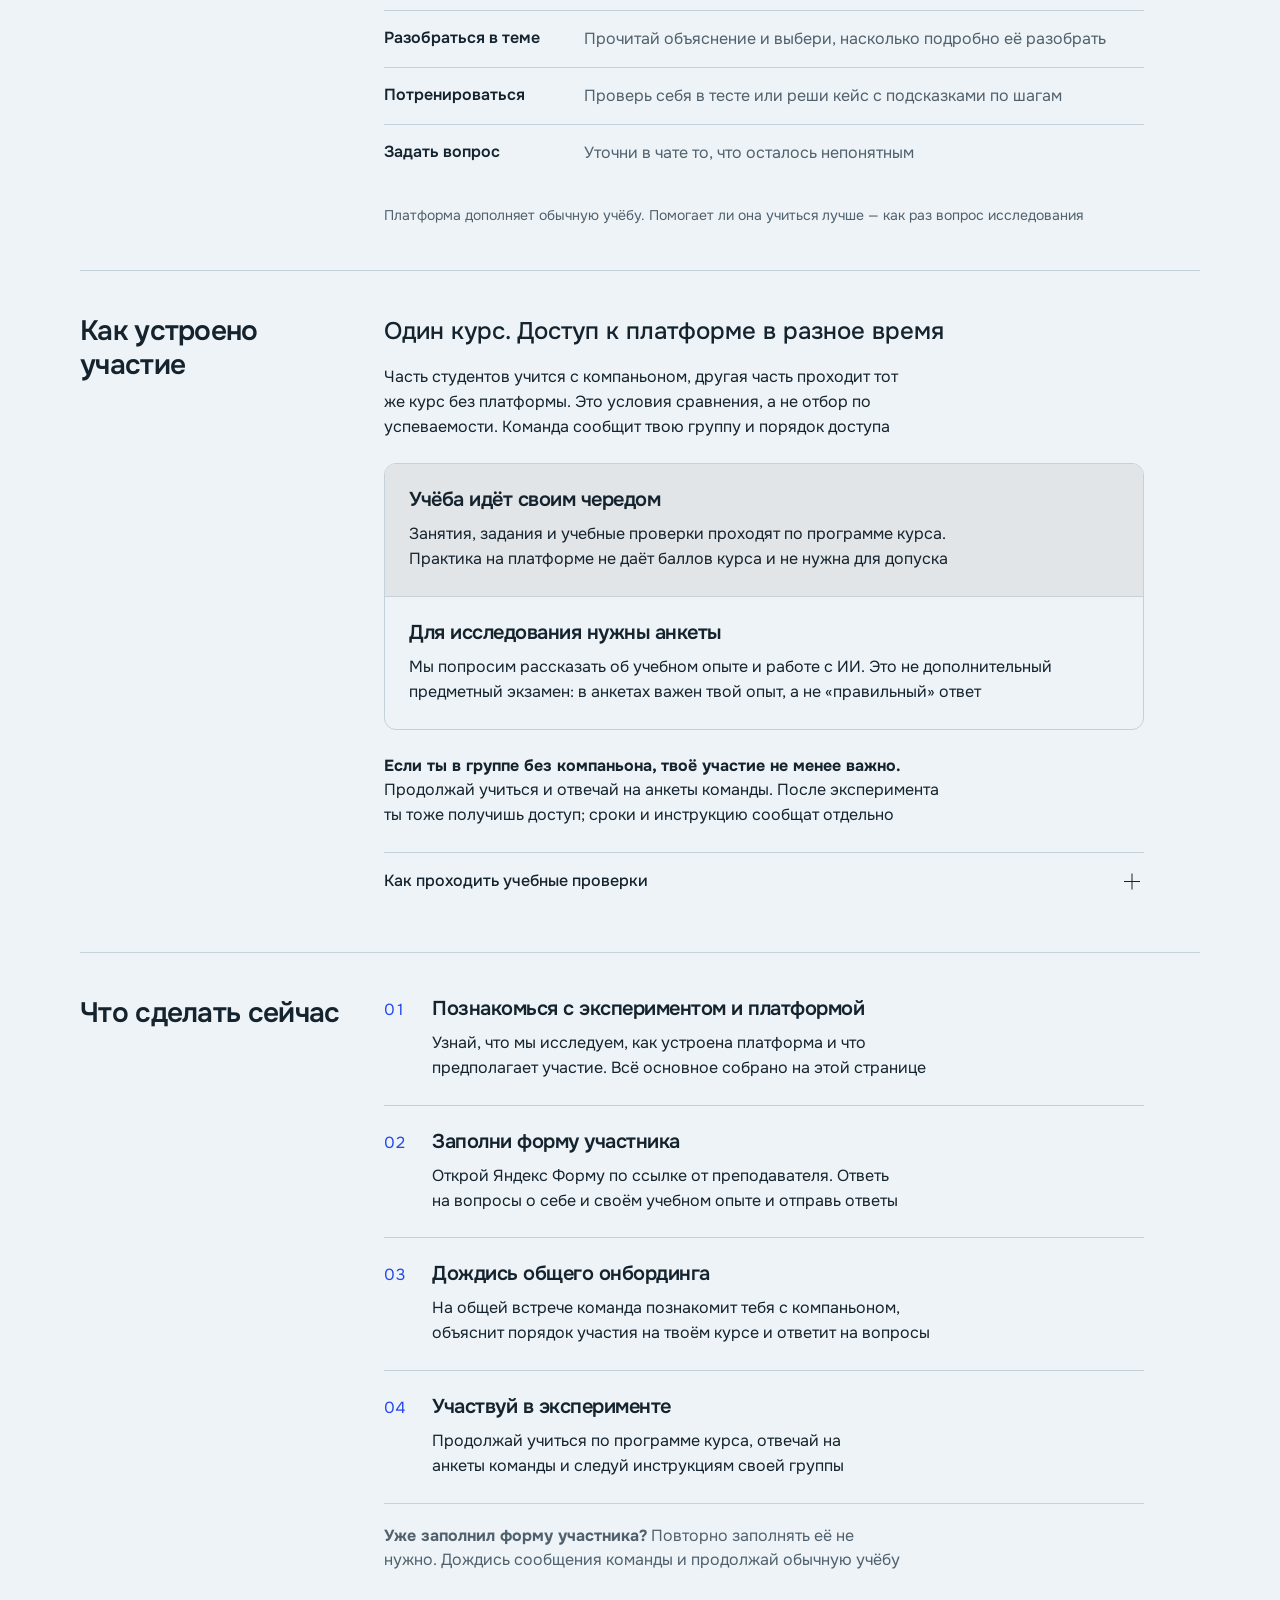
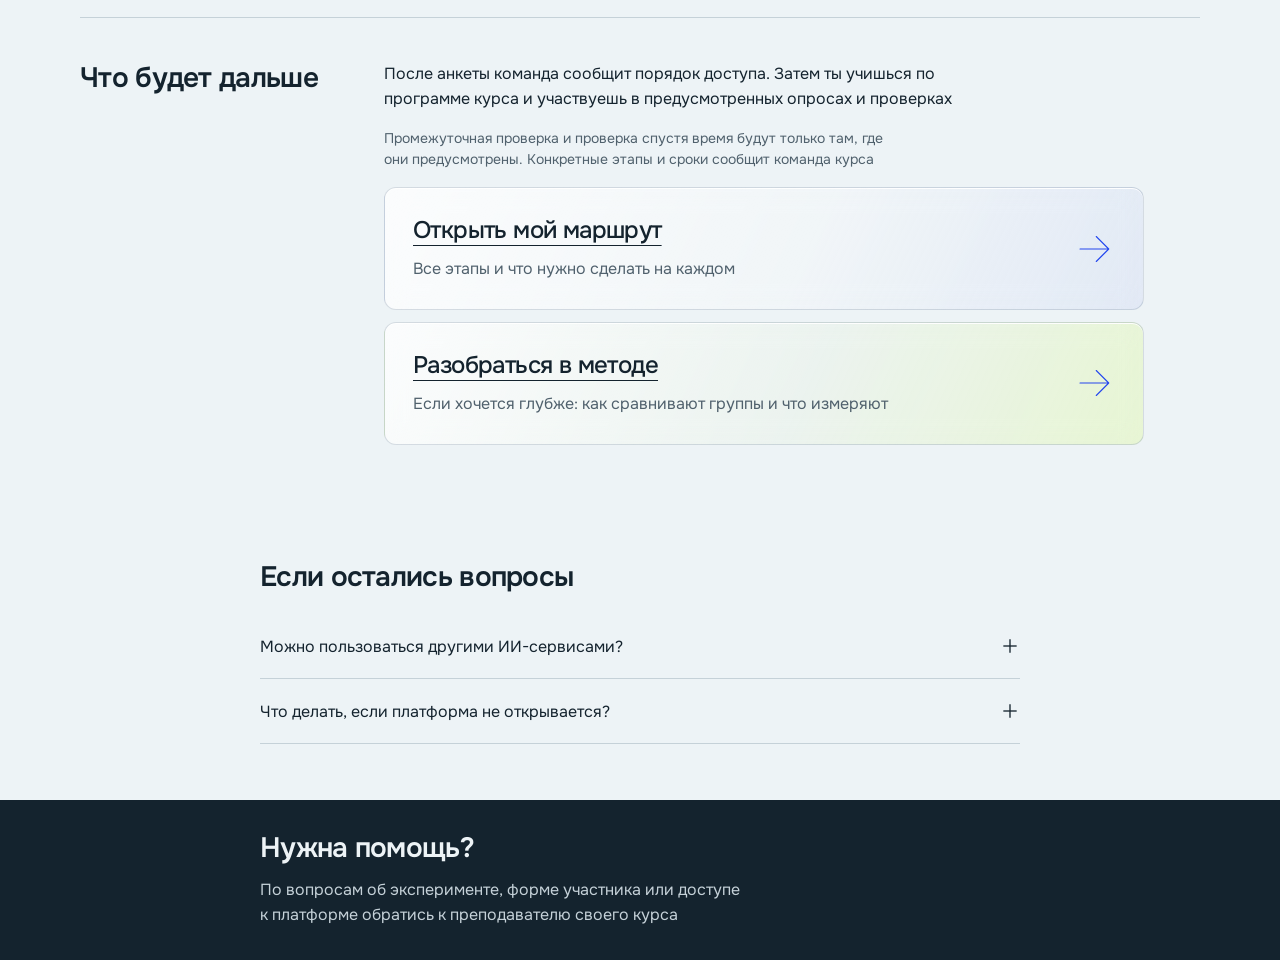
==== commit d473031c: "Remove conclusion limits block from detailed longread" ====
--- a/index.html
+++ b/index.html
@@ -103,7 +103,7 @@
 <script src="site-ui.js?v=79686198"></script>
 <script src="letter-scene.js?v=96e22822"></script>
 
-<script src="product-demo.js?v=9fc44083"></script>
+<script src="product-demo.js?v=7520a2c9"></script>
 <script src="student-ui.js?v=d2d16694"></script>
 </body>
 </html>
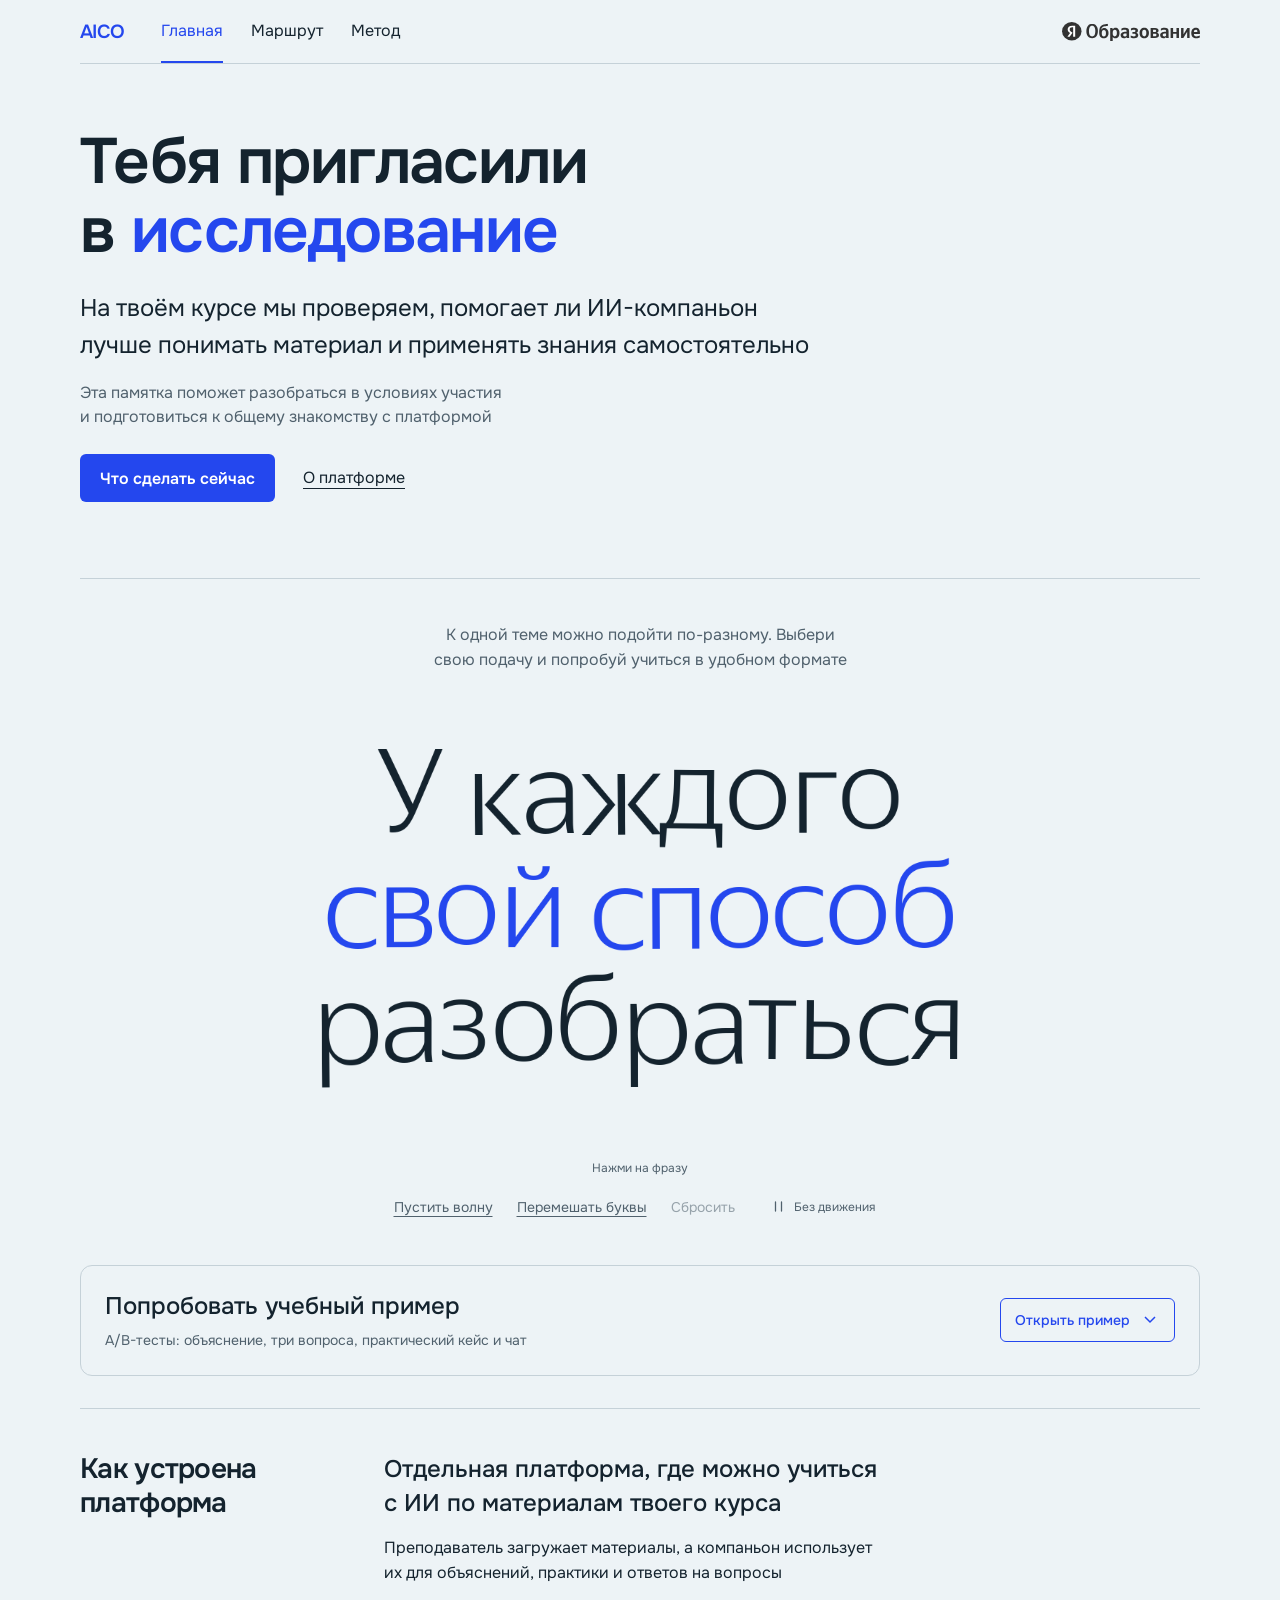
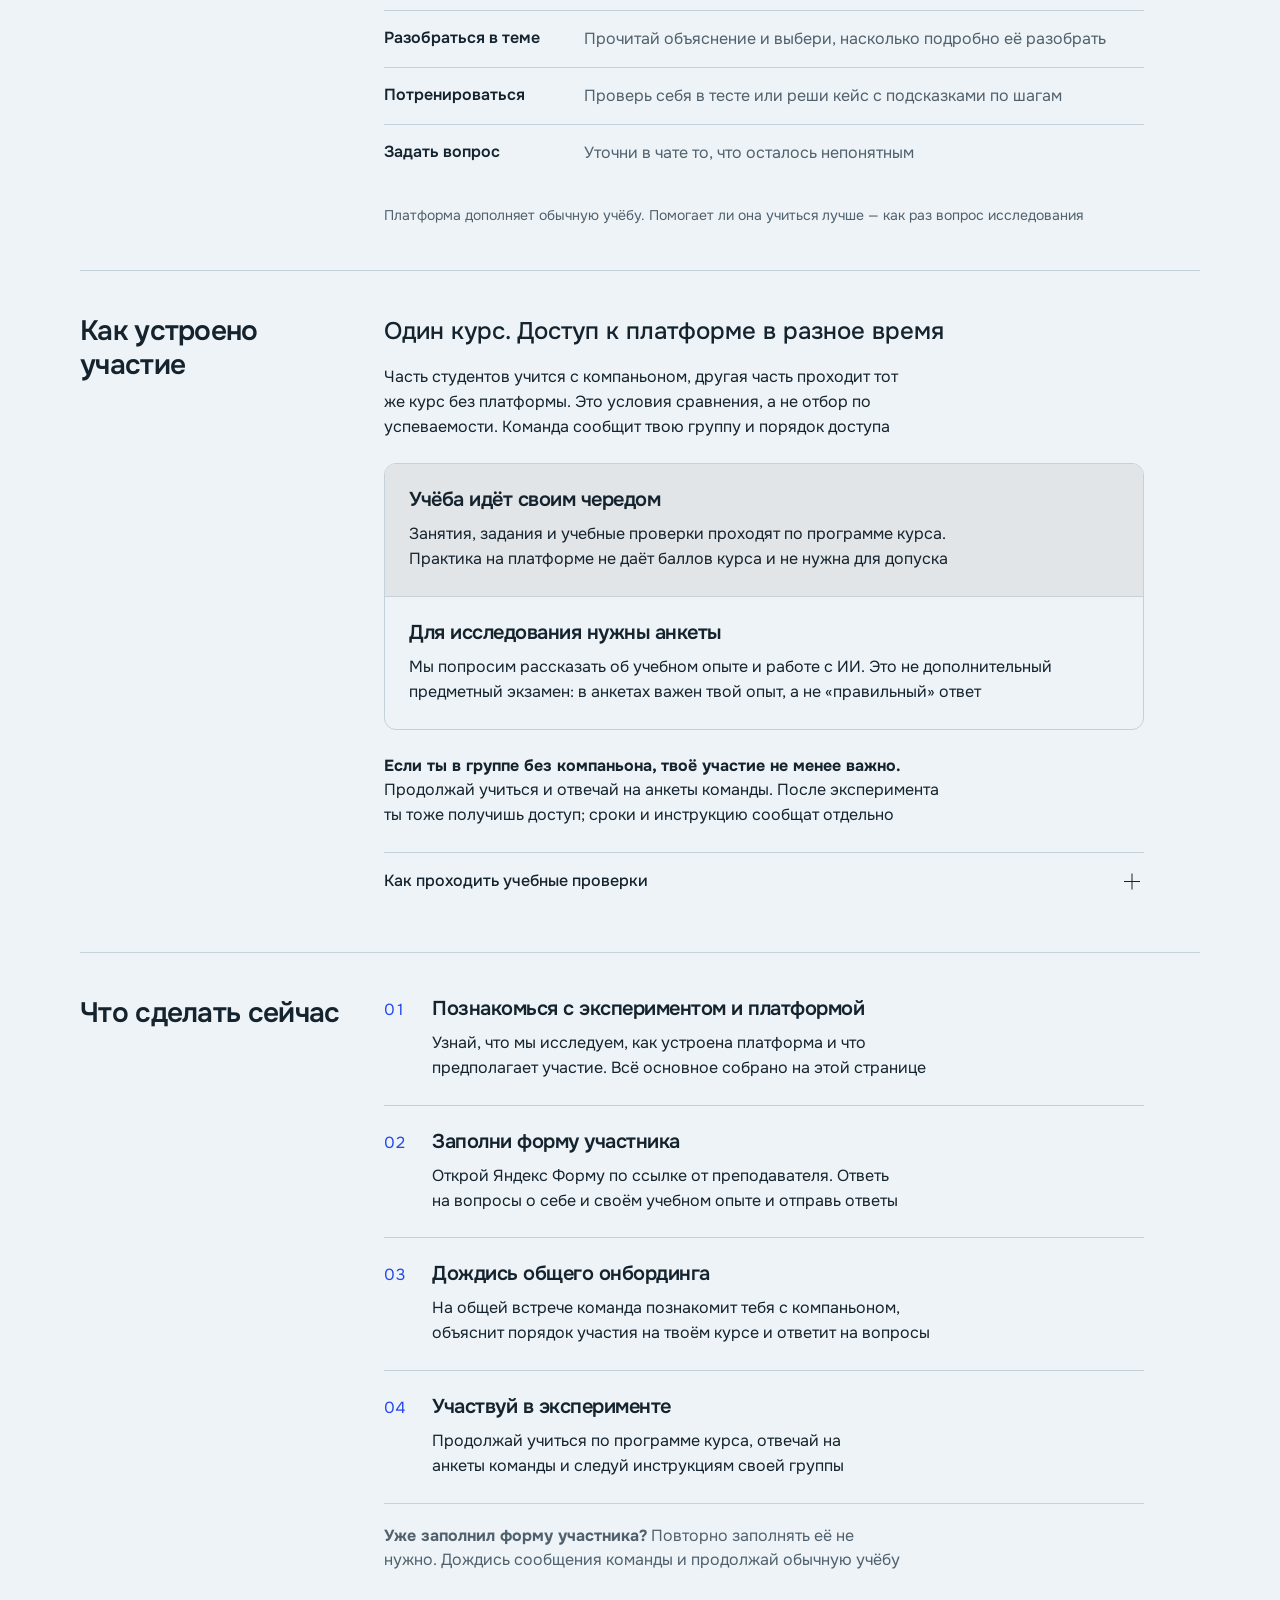
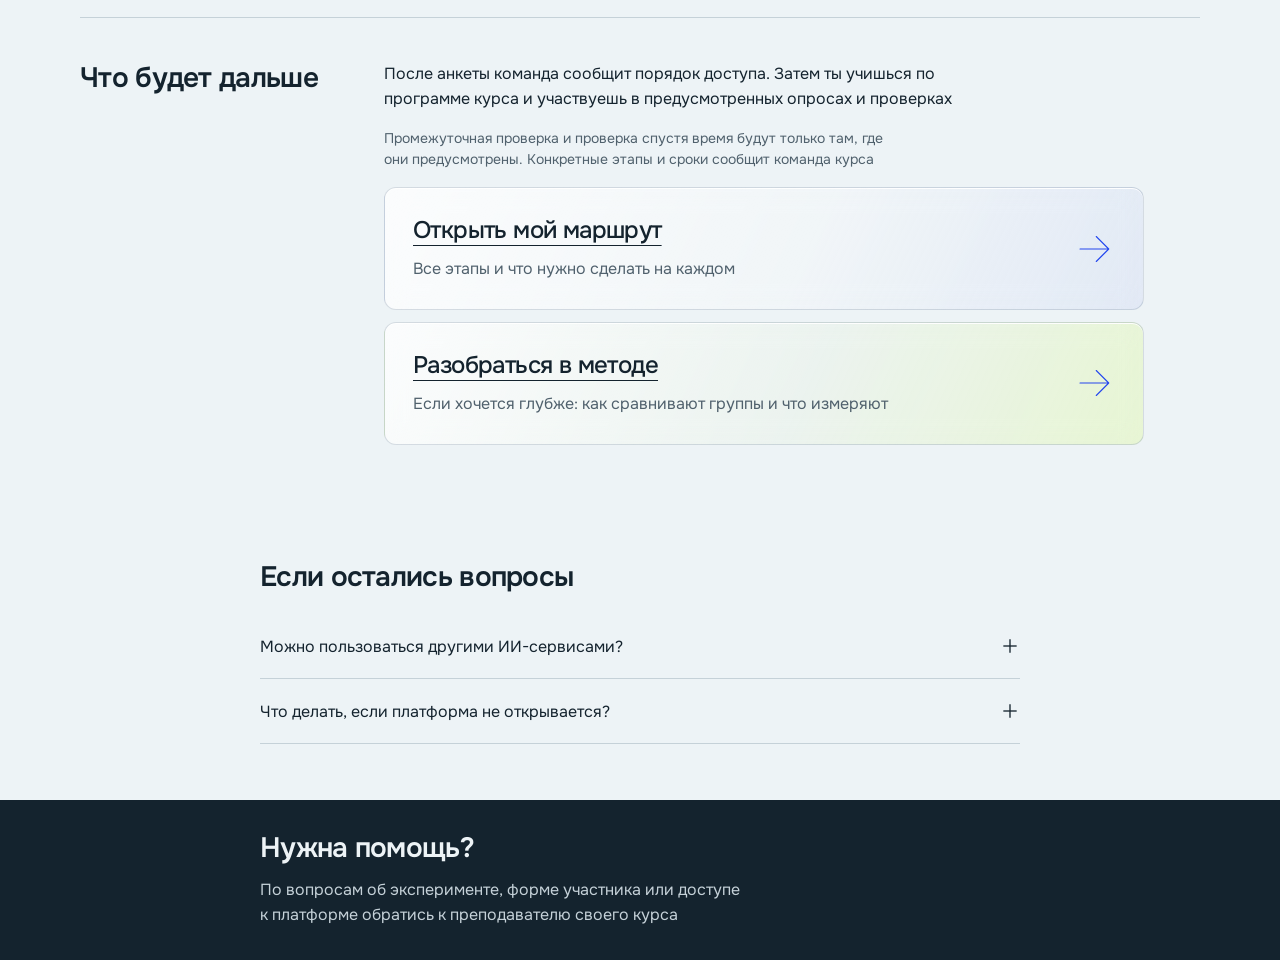
==== commit b520ab48: "Shorten longread across explanation levels" ====
--- a/index.html
+++ b/index.html
@@ -57,7 +57,7 @@
   <div class="demo-preview">
    <h3 id="response-title">Разобраться в теме</h3>
    <p class="demo-purpose" id="demo-purpose">Как отделить эффект изменения от других причин</p>
-   <div class="demo-content" id="demo-content"><h4>A/B-тесты: как проверить эффект изменения</h4><p><strong>A/B-тест</strong> — эксперимент, в котором участников случайно распределяют между двумя вариантами и сравнивают заранее выбранный результат. Контрольная группа A использует исходный вариант, экспериментальная B — вариант с изменением</p><h5>Почему нельзя сравнить желающих с остальными</h5><p>Допустим, дополнительные объяснения открывают по желанию. Студенты, которые ими пользовались, получили более высокие баллы. Но они могли изначально больше интересоваться предметом и дольше готовиться. Такое сравнение смешивает возможную пользу объяснений с особенностями самих студентов</p><h5>Как проверить это в эксперименте</h5><p>Изменим способ сравнения: заранее назначим варианты случайным образом. Тогда участники не будут выбирать, в какую группу попасть, а риск систематических различий в мотивации уменьшится. Проверим так следующую гипотезу</p><p><strong>Гипотеза:</strong> Пояснения к неверным ответам помогут лучше решать новые задачи по той же теме</p><p>В учебном примере 200 участников случайно распределяют на две группы по 100. <strong>A</strong> после тренировочной задачи видит правильный ответ; <strong>B</strong> видит правильный ответ и объяснение ошибки</p><p>Тренировочные задания и время на подготовку одинаковые. Затем обе группы решают одни и те же новые задачи без подсказок</p><h5>Что измеряем и как читаем результат</h5><p>Показатель — средний балл за новые задачи без подсказок</p><p>В условном эксперименте средний результат A — 7 баллов из 10, B — 8 баллов. Наблюдаемая разница — один балл в пользу B</p><p>Это наблюдаемая разница, а не окончательный вывод. Часть различия могла возникнуть случайно: нужно оценить точность результата и проверить, соблюдались ли условия эксперимента</p><h5>Главный принцип</h5><p>Сначала определить вопрос, показатель и порядок проверки. Затем собрать данные и сделать вывод в пределах изученных условий</p></div>
+   <div class="demo-content" id="demo-content"><h4>A/B-тесты: как проверить эффект изменения</h4><p><strong>A/B-тест</strong> — эксперимент со случайным распределением участников между двумя вариантами. Контрольная группа A получает исходный вариант, экспериментальная B — вариант с изменением</p><h5>Почему нельзя сравнить желающих с остальными</h5><p>Студенты, которые по желанию открывали объяснения ошибок, получили более высокие баллы. Но они могли больше интересоваться предметом и дольше готовиться. Такое сравнение смешивает пользу объяснений с особенностями студентов</p><h5>Как проверить это в эксперименте</h5><p>Назначим варианты случайно, чтобы выбор группы не зависел от желания участника. Проверим так следующую гипотезу</p><p><strong>Гипотеза:</strong> Пояснения к неверным ответам помогут лучше решать новые задачи по той же теме</p><p>В учебном примере случайно формируют две группы по 100 участников. <strong>A</strong> после тренировочной задачи видит правильный ответ; <strong>B</strong> видит правильный ответ и объяснение ошибки</p><p>Тренировочные задания и время на подготовку одинаковые. Затем обе группы решают одни и те же новые задачи без подсказок</p><h5>Как читаем результат</h5><p>Заранее выбираем показатель — средний балл за новые задачи без подсказок</p><p>В условном эксперименте средний результат A — 7 баллов из 10, B — 8 баллов. Наблюдаемая разница — один балл в пользу B</p><p>Часть разницы могла возникнуть случайно. Перед выводом нужно оценить её точность и проверить соблюдение условий эксперимента</p></div>
   </div>
   </div>
   </div>
@@ -103,7 +103,7 @@
 <script src="site-ui.js?v=79686198"></script>
 <script src="letter-scene.js?v=96e22822"></script>
 
-<script src="product-demo.js?v=7520a2c9"></script>
+<script src="product-demo.js?v=78d46bda"></script>
 <script src="student-ui.js?v=d2d16694"></script>
 </body>
 </html>
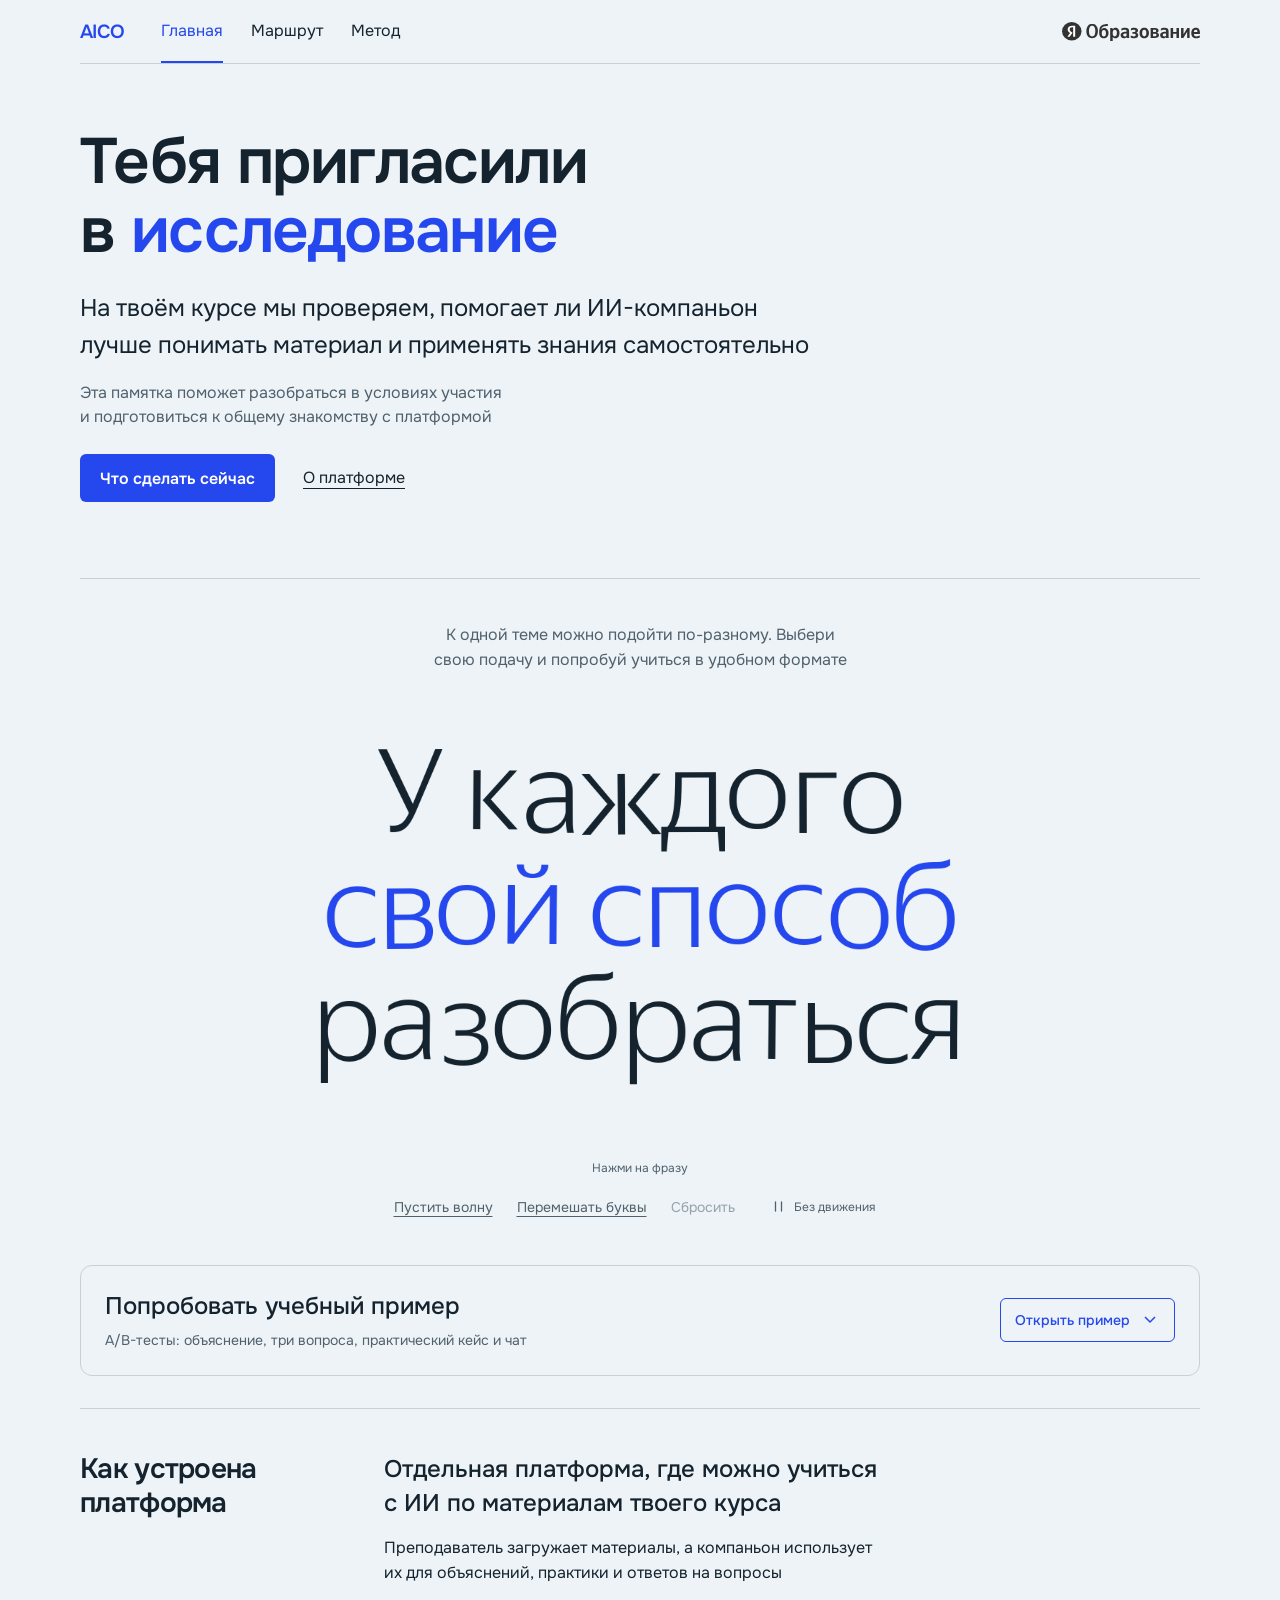
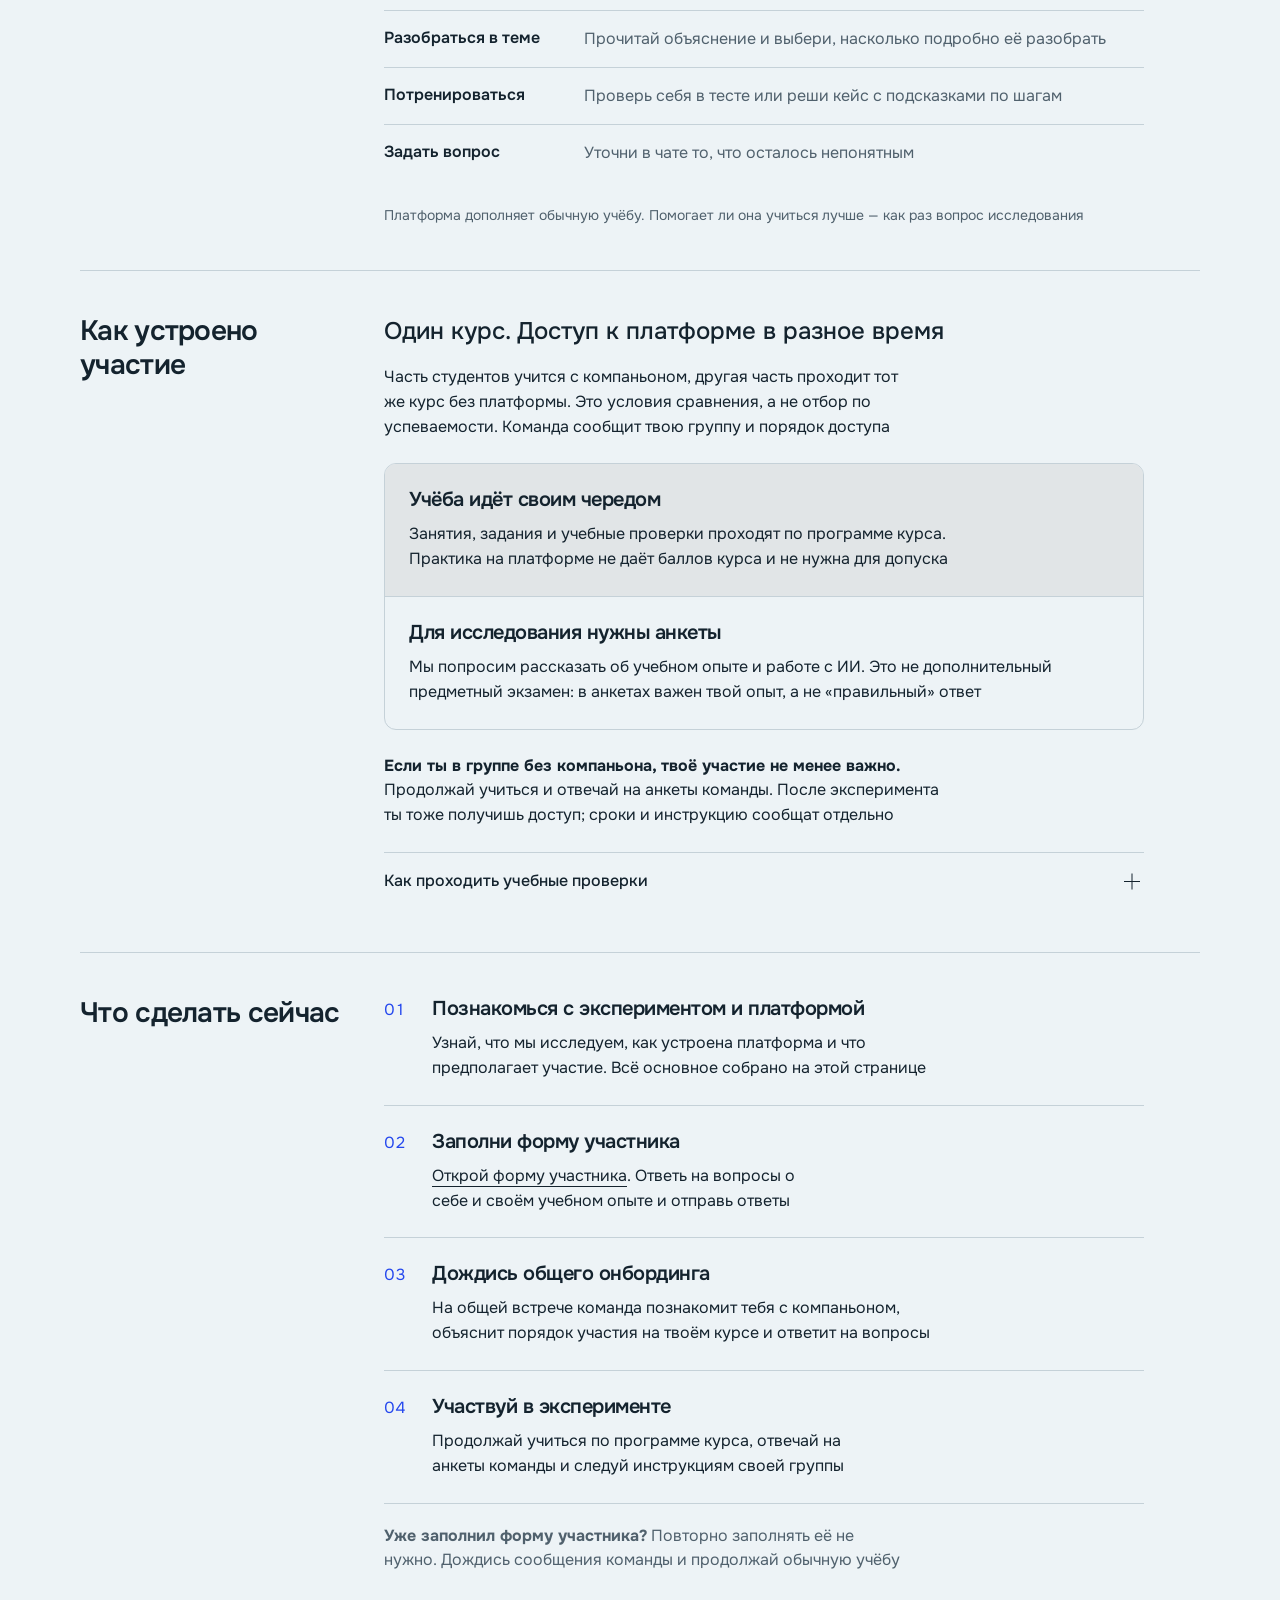
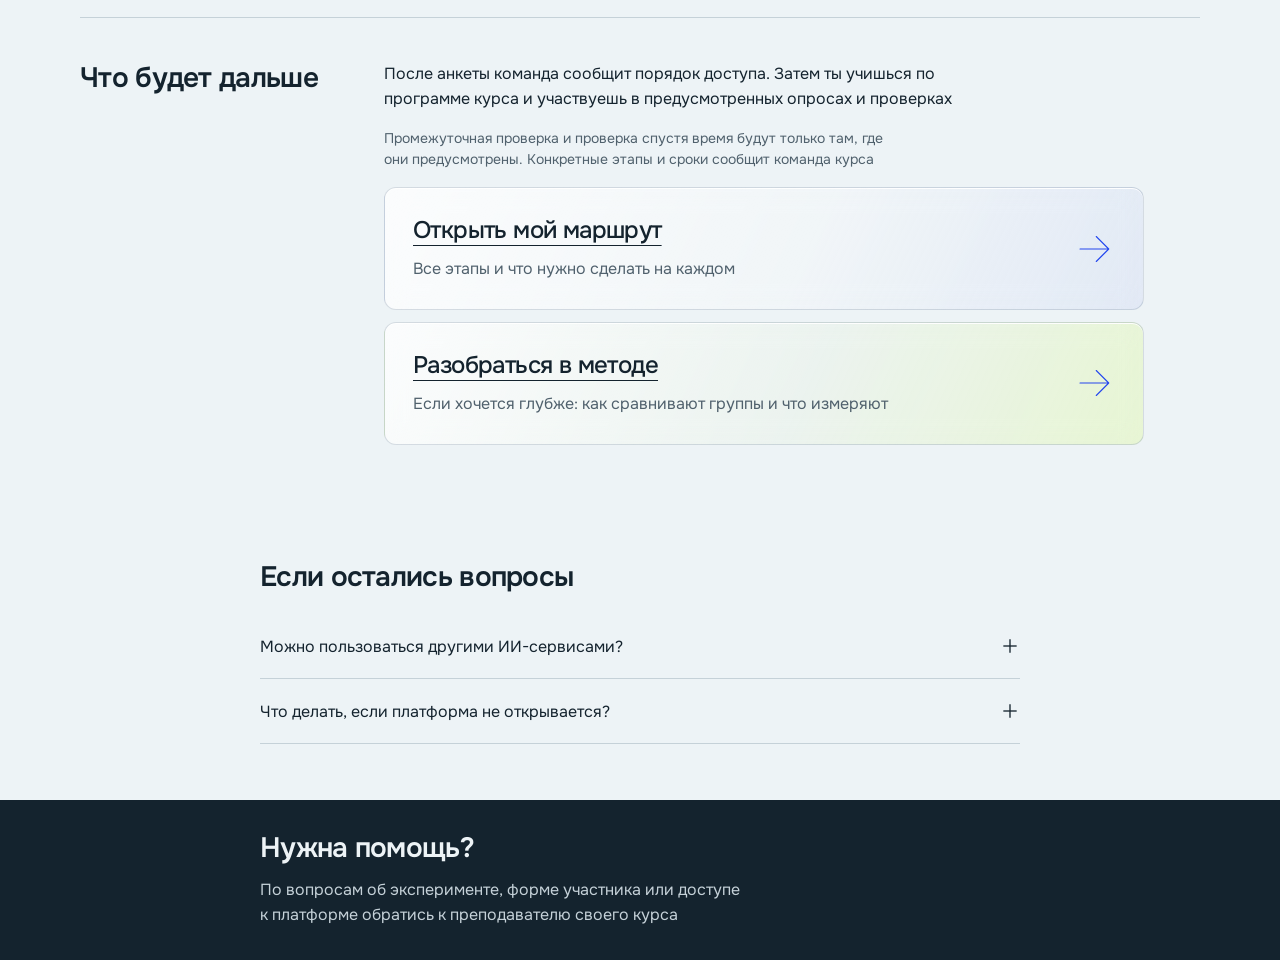
==== commit 116fbac1: "Link participant form from next steps" ====
--- a/index.html
+++ b/index.html
@@ -78,7 +78,7 @@
  <section class="guide-section next-steps" id="next-steps"><h2>Что сделать сейчас</h2><div class="guide-content">
  <ol class="action-steps">
   <li><h3>Познакомься с экспериментом и платформой</h3><p>Узнай, что мы исследуем, как устроена платформа и что предполагает участие. Всё основное собрано на этой странице</p></li>
-  <li><h3>Заполни форму участника</h3><p>Открой Яндекс Форму по ссылке от преподавателя. Ответь на вопросы о себе и своём учебном опыте и отправь ответы</p></li>
+  <li><h3>Заполни форму участника</h3><p><a href="https://forms.yandex.ru/surveys/13895162.3df79d578598524fea09b34da44d946e5fb08257">Открой форму участника</a>. Ответь на вопросы о себе и своём учебном опыте и отправь ответы</p></li>
   <li><h3>Дождись общего онбординга</h3><p>На общей встрече команда познакомит тебя с компаньоном, объяснит порядок участия на твоём курсе и ответит на вопросы</p></li>
   <li><h3>Участвуй в эксперименте</h3><p>Продолжай учиться по программе курса, отвечай на анкеты команды и следуй инструкциям своей группы</p></li>
  </ol>
